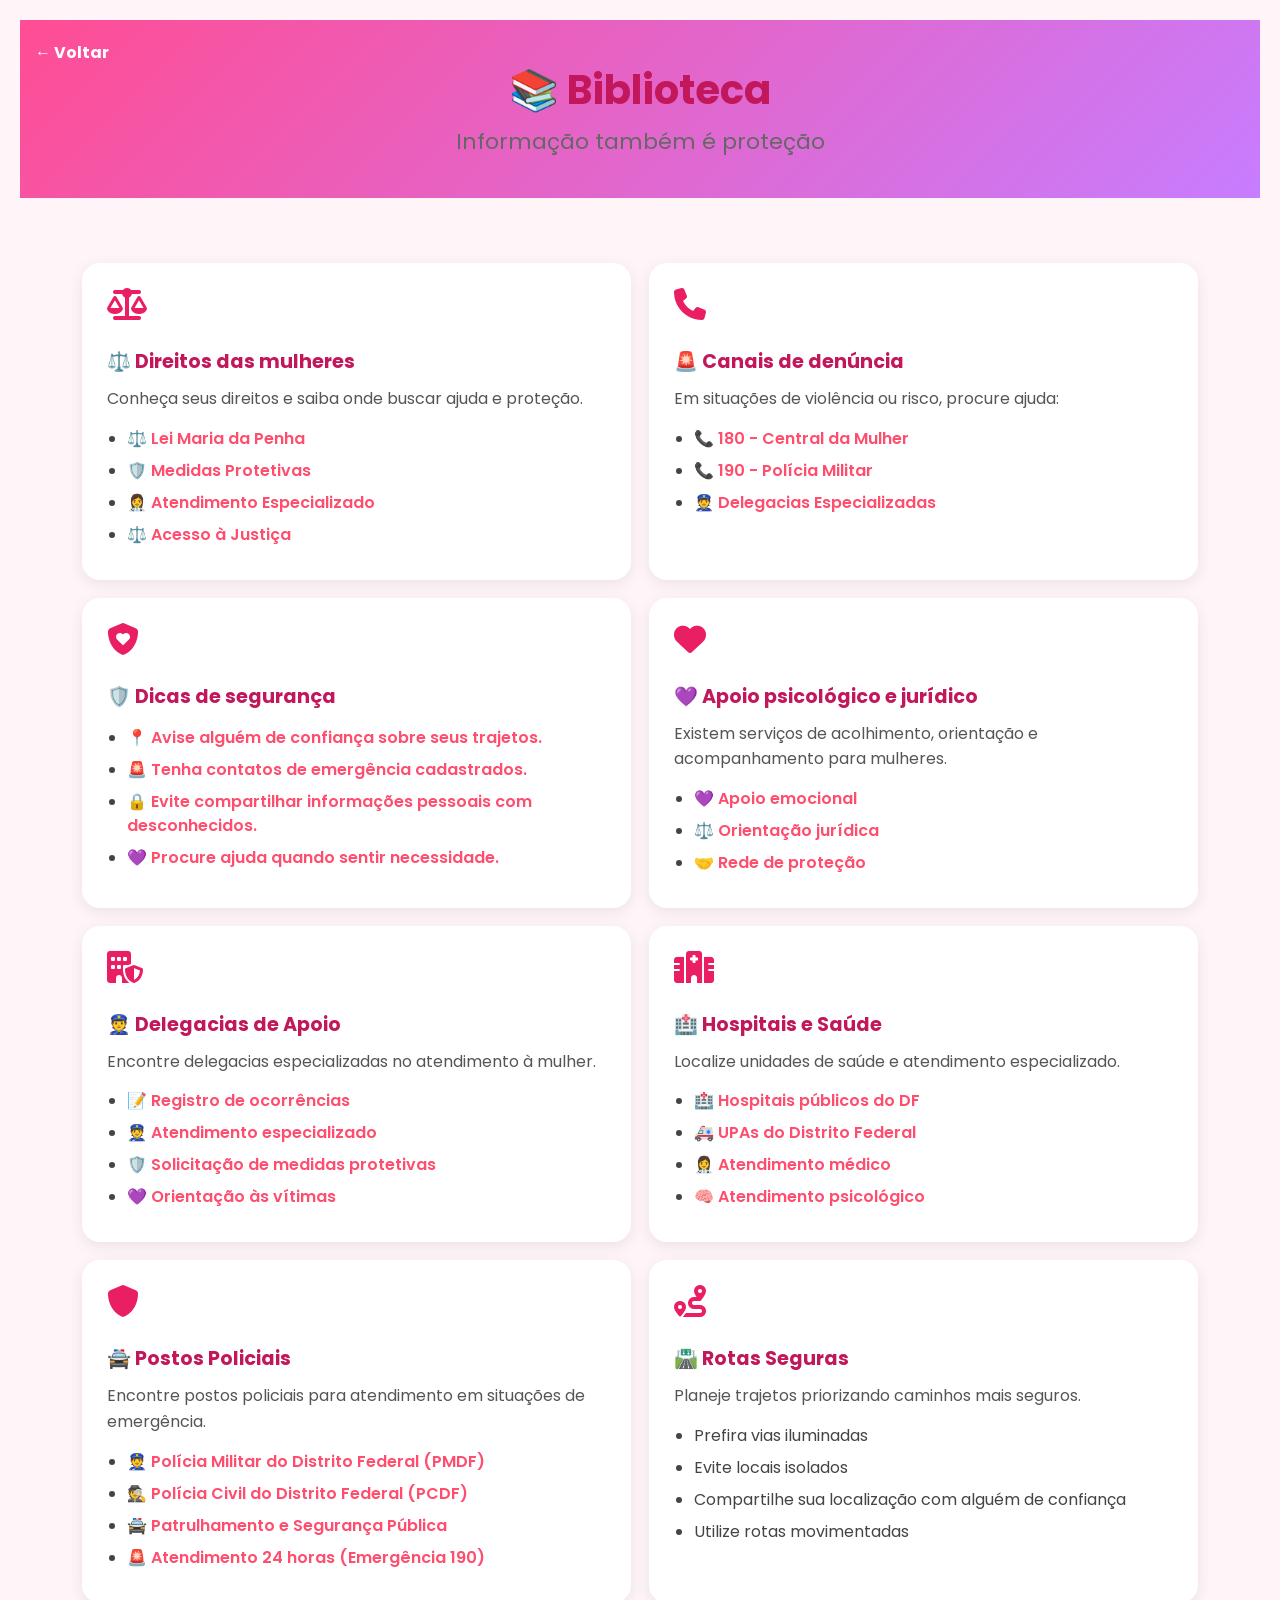
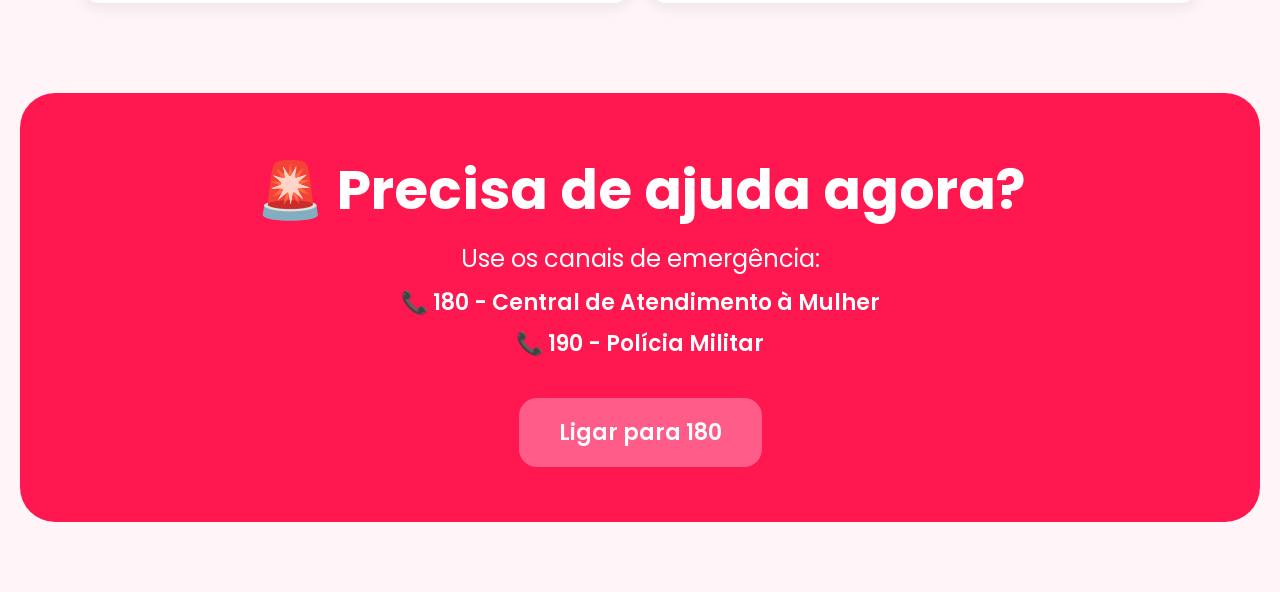
==== biblioteca.html @ efcc209d "Subindo projeto" ====
<!DOCTYPE html>
<html lang="pt-BR">

<head>

<meta charset="UTF-8">
<meta name="viewport" content="width=device-width, initial-scale=1.0">

<title>Biblioteca - Rede Rosa</title>

<link rel="stylesheet" href="css/style.css">

<link href="https://fonts.googleapis.com/css2?family=Poppins:wght@400;600;700&display=swap" rel="stylesheet">

<link rel="stylesheet"
href="https://cdnjs.cloudflare.com/ajax/libs/font-awesome/6.5.1/css/all.min.css">

</head>

<body class="biblioteca-body">

<header class="biblioteca-header">

<a href="home.html" class="voltar">
← Voltar
</a>

<h1>📚 Biblioteca</h1>

<p>Informação também é proteção</p>

</header>

<main class="biblioteca-container">

<!-- Direitos -->
<div class="biblioteca-card">

<i class="fa-solid fa-scale-balanced"></i>

<h2>⚖️ Direitos das mulheres</h2>

<p>
Conheça seus direitos e saiba onde buscar ajuda e proteção.
</p>

<ul>

    <li>
        <a href="https://www.planalto.gov.br/ccivil_03/_ato2004-2006/2006/lei/l11340.htm"
           target="_blank"
           style="color:#ff4d6d; text-decoration:none; font-weight:600;">
            ⚖️ Lei Maria da Penha
        </a>
    </li>
    
    <li>
        <a href="https://www.cnj.jus.br/programas-e-acoes/violencia-contra-a-mulher/"
           target="_blank"
           style="color:#ff4d6d; text-decoration:none; font-weight:600;">
            🛡️ Medidas Protetivas
        </a>
    </li>
    
    <li>
        <a href="https://www.gov.br/mulheres"
           target="_blank"
           style="color:#ff4d6d; text-decoration:none; font-weight:600;">
            👩‍⚕️ Atendimento Especializado
        </a>
    </li>
    
    <li>
        <a href="https://www.dpu.def.br"
           target="_blank"
           style="color:#ff4d6d; text-decoration:none; font-weight:600;">
            ⚖️ Acesso à Justiça
        </a>
    </li>
    
    </ul>

</div>

<!-- Canais -->
<div class="biblioteca-card">

<i class="fa-solid fa-phone"></i>

<h2>🚨 Canais de denúncia</h2>

<p>
Em situações de violência ou risco, procure ajuda:
</p>

<ul>

    <li>
    <a href="https://www.gov.br/mulheres/pt-br/ligue180"
    target="_blank"
    style="color:#ff4d6d; text-decoration:none; font-weight:600;">
    📞 180 - Central da Mulher
    </a>
    </li>
    
    <li>
    <a href="https://www.gov.br/pt-br/servicos/registrar-boletim-de-ocorrencia"
    target="_blank"
    style="color:#ff4d6d; text-decoration:none; font-weight:600;">
    📞 190 - Polícia Militar
    </a>
    </li>
    
    <li>
    <a href="https://www.gov.br/mulheres/pt-br/ligue180"
    target="_blank"
    style="color:#ff4d6d; text-decoration:none; font-weight:600;">
    👮 Delegacias Especializadas
    </a>
    </li>
    
    </ul>

</div>

<!-- Dicas -->
<div class="biblioteca-card">

<i class="fa-solid fa-shield-heart"></i>

<h2>🛡️ Dicas de segurança</h2>

<ul>

    <li>
    <a href="https://www.gov.br/mulheres/pt-br/central-de-conteudos/publicacoes"
    target="_blank"
    style="color:#ff4d6d; text-decoration:none; font-weight:600;">
    📍 Avise alguém de confiança sobre seus trajetos.
    </a>
    </li>
    
    <li>
        <a href="sos.html"
        style="color:#ff4d6d; text-decoration:none; font-weight:600;">
        🚨 Tenha contatos de emergência cadastrados.
        </a>
        </li>
    
    <li>
    <a href="https://www.gov.br/pf/pt-br/assuntos/combate-a-crimes-ciberneticos/cartilhas-de-seguranca-da-informacao"
    target="_blank"
    style="color:#ff4d6d; text-decoration:none; font-weight:600;">
    🔒 Evite compartilhar informações pessoais com desconhecidos.
    </a>
    </li>
    
    <li>
    <a href="https://www.gov.br/mulheres/pt-br/central-de-conteudos/publicacoes"
    target="_blank"
    style="color:#ff4d6d; text-decoration:none; font-weight:600;">
    💜 Procure ajuda quando sentir necessidade.
    </a>
    </li>
    
    </ul>

</div>

<!-- Apoio -->
<div class="biblioteca-card">

<i class="fa-solid fa-heart"></i>

<h2>💜 Apoio psicológico e jurídico</h2>

<p>
Existem serviços de acolhimento, orientação e acompanhamento para mulheres.
</p>

<ul>

    <li>
    <a href="https://www.gov.br/mulheres"
    target="_blank"
    style="color:#ff4d6d; text-decoration:none; font-weight:600;">
    💜 Apoio emocional
    </a>
    </li>
    
    <li>
    <a href="https://www.dpu.def.br"
    target="_blank"
    style="color:#ff4d6d; text-decoration:none; font-weight:600;">
    ⚖️ Orientação jurídica
    </a>
    </li>
    
    <li>
    <a href="https://www.gov.br/mulheres"
    target="_blank"
    style="color:#ff4d6d; text-decoration:none; font-weight:600;">
    🤝 Rede de proteção
    </a>
    </li>
    
    </ul>

</div>

<!-- Delegacias -->
<div class="biblioteca-card">

<i class="fa-solid fa-building-shield"></i>

<h2>👮 Delegacias de Apoio</h2>

<p>
Encontre delegacias especializadas no atendimento à mulher.
</p>

<ul>

    <li>
        <a href="ocorrencias.html"
        style="color:#ff4d6d; text-decoration:none; font-weight:600;">
        📝 Registro de ocorrências
        </a>
        </li>
    
    <li>
    <a href="https://www.observamulher.df.gov.br/rede-de-enfrentamento/"
    target="_blank"
    style="color:#ff4d6d; text-decoration:none; font-weight:600;">
    👮 Atendimento especializado
    </a>
    </li>
    
    <li>
    <a href="https://www.tjdft.jus.br/informacoes/cidadania/nucleo-judiciario-da-mulher/o-nucleo-judiciario-da-mulher/como-pedir-medidas-protetivas-de-urgencia"
    target="_blank"
    style="color:#ff4d6d; text-decoration:none; font-weight:600;">
    🛡️ Solicitação de medidas protetivas
    </a>
    </li>
    
    <li>
    <a href="https://www.mulher.df.gov.br/ceams"
    target="_blank"
    style="color:#ff4d6d; text-decoration:none; font-weight:600;">
    💜 Orientação às vítimas
    </a>
    </li>
    
    </ul>

</div>

<!-- Hospitais -->
<div class="biblioteca-card">

<i class="fa-solid fa-hospital"></i>

<h2>🏥 Hospitais e Saúde</h2>

<p>
Localize unidades de saúde e atendimento especializado.
</p>

<ul>

    <li>
    <a href="https://www.saude.df.gov.br/atendimento-2"
    target="_blank"
    style="color:#ff4d6d; text-decoration:none; font-weight:600;">
    🏥 Hospitais públicos do DF
    </a>
    </li>
    
    <li>
    <a href="https://saude.df.gov.br/upa-24h"
    target="_blank"
    style="color:#ff4d6d; text-decoration:none; font-weight:600;">
    🚑 UPAs do Distrito Federal
    </a>
    </li>
    
    <li>
    <a href="https://www.saude.df.gov.br/atendimento-2"
    target="_blank"
    style="color:#ff4d6d; text-decoration:none; font-weight:600;">
    👩‍⚕️ Atendimento médico
    </a>
    </li>
    
    <li>
    <a href="https://www.saude.df.gov.br/saude-mental"
    target="_blank"
    style="color:#ff4d6d; text-decoration:none; font-weight:600;">
    🧠 Atendimento psicológico
    </a>
    </li>
    
    </ul>

</div>

<!-- Postos Policiais -->
<div class="biblioteca-card">

<i class="fa-solid fa-shield"></i>

<h2>🚔 Postos Policiais</h2>

<p>
Encontre postos policiais para atendimento em situações de emergência.
</p>

<ul>

    <li>
    <a href="https://portal.pm.df.gov.br/"
    target="_blank"
    style="color:#ff4d6d; text-decoration:none; font-weight:600;">
    👮 Polícia Militar do Distrito Federal (PMDF)
    </a>
    </li>
    
    <li>
    <a href="https://www.pcdf.df.gov.br/"
    target="_blank"
    style="color:#ff4d6d; text-decoration:none; font-weight:600;">
    🕵️ Polícia Civil do Distrito Federal (PCDF)
    </a>
    </li>
    
    <li>
    <a href="https://ssp.df.gov.br/"
    target="_blank"
    style="color:#ff4d6d; text-decoration:none; font-weight:600;">
    🚔 Patrulhamento e Segurança Pública
    </a>
    </li>
    
    <li>
    <a href="https://portal.pm.df.gov.br/atendimentos-emergenciais/"
    target="_blank"
    style="color:#ff4d6d; text-decoration:none; font-weight:600;">
    🚨 Atendimento 24 horas (Emergência 190)
    </a>
    </li>
    
    </ul>

</div>

<!-- Rotas -->
<div class="biblioteca-card">

<i class="fa-solid fa-route"></i>

<h2>🛣️ Rotas Seguras</h2>

<p>
Planeje trajetos priorizando caminhos mais seguros.
</p>

<ul>
<li>Prefira vias iluminadas</li>
<li>Evite locais isolados</li>
<li>Compartilhe sua localização com alguém de confiança</li>
<li>Utilize rotas movimentadas</li>
</ul>

</div>

</main>

<div class="biblioteca-emergencia">

<h2>🚨 Precisa de ajuda agora?</h2>

<p>Use os canais de emergência:</p>

<h3>📞 180 - Central de Atendimento à Mulher</h3>

<h3>📞 190 - Polícia Militar</h3>

<a href="tel:180" class="botao-emergencia">
Ligar para 180
</a>

</div>

</body>
</html>
---- css/style.css ----
/* ================================
   RESET GERAL
================================ */

*{
    margin:0;
    padding:0;
    box-sizing:border-box;
    font-family:'Poppins', sans-serif;
}


/* ================================
   LOGIN / CADASTRO / RECUPERAÇÃO
================================ */

body{

    min-height:100vh;

    background:
    linear-gradient(
    rgba(255,245,248,0.92),
    rgba(255,245,248,0.92)
    ),
    url("https://images.unsplash.com/photo-1518895949257-7621c3c786d7");

    background-size:cover;
    background-position:center;

}


.overlay{

    min-height:100vh;

    display:flex;

    flex-direction:column;

    justify-content:center;

    align-items:center;

}



.logo-area{

    text-align:center;

    margin-bottom:25px;

}


.rosa-logo{

    font-size:70px;

}


.logo-area h1{

    font-size:60px;

    color:#e85a9b;

    text-transform:lowercase;

}



.login-card{

    width:420px;

    background:white;

    padding:40px;

    border-radius:30px;

    box-shadow:
    0 20px 50px rgba(0,0,0,0.18);

}



.login-card h2{

    text-align:center;

    color:#b22c6b;

    margin-bottom:10px;

}


.login-card p{

    text-align:center;

    color:#777;

}



.input-box{

    display:flex;

    align-items:center;

    gap:10px;

    border:2px solid #f0d5df;

    border-radius:18px;

    padding:15px;

    margin-top:15px;

}


.input-box i{

    color:#e85a9b;

}


.input-box input{

    border:none;

    outline:none;

    width:100%;

}



.btn-login{

    margin-top:20px;

    width:100%;

    padding:17px;

    border:none;

    border-radius:18px;

    background:
    linear-gradient(
    90deg,
    #ff6ba9,
    #ff4d94
    );

    color:white;

    font-size:18px;

    cursor:pointer;

}



.links{

    margin-top:20px;

    text-align:center;

}


.links a{

    color:#e85a9b;

    text-decoration:none;

    display:block;

    margin-top:10px;

}



/* ================================
   HOME
================================ */


.home-body{

    background:#fff5f8;

    min-height:100vh;

}


.topo{

    background:
    linear-gradient(
    135deg,
    #ff4d94,
    #c77dff
    );

    color:white;

    text-align:center;

    padding:35px;

}


.topo h1{

    font-size:40px;

}


.boas-vindas{

    text-align:center;

    padding:30px;

}


.boas-vindas h2{

    color:#b22c6b;

}



.cards-home{

    width:90%;

    max-width:1000px;

    margin:auto;

    display:grid;

    grid-template-columns:
    repeat(auto-fit,minmax(230px,1fr));

    gap:25px;

}



.card-home{

    background:white;

    padding:30px;

    border-radius:25px;

    text-align:center;

    text-decoration:none;

    color:#333;

    box-shadow:
    0 8px 20px rgba(0,0,0,0.1);

    transition:.3s;

}


.card-home:hover{

    transform:translateY(-5px);

}


.card-home i{

    font-size:45px;

    color:#ff4d94;

}

/* ================================
   BOTÃO SOS
================================ */


.sos-btn{

    position:fixed;

    right:25px;

    bottom:25px;

    width:70px;

    height:70px;

    border:none;

    border-radius:50%;

    background:#ff1744;

    color:white;

    font-size:30px;

    cursor:pointer;

    box-shadow:
    0 8px 20px rgba(0,0,0,0.25);

    z-index:20;

}



.sos-btn:hover{

    transform:scale(1.1);

    transition:.3s;

}



/* ================================
   PERFIL
================================ */


.perfil-body{

    background:#fff5f8;

}



.perfil-header{

    background:
    linear-gradient(
    135deg,
    #ff4d94,
    #c77dff
    );

    padding:30px;

    color:white;

    text-align:center;

    position:relative;

}



.voltar{

    position:absolute;

    left:25px;

    top:30px;

    color:white;

    text-decoration:none;

    font-size:22px;

}



.perfil-container{

    display:flex;

    justify-content:center;

    padding:40px 20px;

}



.perfil-card{

    width:450px;

    background:white;

    padding:35px;

    border-radius:30px;

    text-align:center;

    box-shadow:
    0 10px 25px rgba(0,0,0,.1);

}



.foto-perfil{

    width:120px;

    height:120px;

    border-radius:50%;

    margin:auto;

    display:flex;

    align-items:center;

    justify-content:center;

    background:#ffd6e7;

    color:#ff4d94;

    font-size:50px;

}



.perfil-card h2{

    color:#b22c6b;

    margin-top:20px;

}



.info-item{

    background:#fff5f8;

    padding:15px;

    margin-top:15px;

    border-radius:15px;

}



.info-item i{

    color:#ff4d94;

}



.editar-btn{

    margin-top:25px;

    width:100%;

    padding:15px;

    border:none;

    border-radius:15px;

    background:#ff4d94;

    color:white;

}



/* ================================
   SEGURANÇA
================================ */



.seguranca-body{

    background:#fff5f8;

}



header{

    width:100%;

    background:
    linear-gradient(
    135deg,
    #ff4d94,
    #c77dff
    );

    color:white;

    padding:40px;

    text-align:center;

    position:relative;

}



.banner{

    width:90%;

    max-width:1100px;

    margin:30px auto;

    padding:25px;

    background:white;

    border-radius:25px;

    text-align:center;

    box-shadow:
    0 8px 20px rgba(0,0,0,.1);

}



.container{

    width:90%;

    max-width:1100px;

    margin:auto;

}



.cards{

    display:grid;

    grid-template-columns:
    repeat(3,1fr);

    gap:25px;

}



.card{

    background:white;

    min-height:220px;

    padding:30px;

    border-radius:25px;

    display:flex;

    flex-direction:column;

    justify-content:center;

    align-items:center;

    text-align:center;

    box-shadow:
    0 8px 20px rgba(0,0,0,.1);

}



.card h3{

    color:#b22c6b;

    margin-bottom:15px;

}



.emergencia{

    margin-top:35px;

    background:#ff1744;

    color:white;

    padding:30px;

    border-radius:25px;

    text-align:center;

}



.botao{

    display:inline-block;

    margin-top:20px;

    background:white;

    color:#ff1744;

    padding:12px 25px;

    border-radius:25px;

    text-decoration:none;

}



.info{

    margin-top:30px;

    background:white;

    padding:30px;

    border-radius:25px;

    box-shadow:
    0 8px 20px rgba(0,0,0,.1);

}



footer{

    margin-top:40px;

    padding:20px;

    background:#8e24aa;

    color:white;

    text-align:center;

}



/* ================================
   CELULAR
================================ */



@media(max-width:800px){


.cards{

    grid-template-columns:1fr;

}


.login-card{

    width:90%;

}


}    

/* ===========================
   LOGIN REDE ROSA
=========================== */

.login-body{
    min-height:100vh;

    display:flex;
    justify-content:center;
    align-items:center;

    background:
    linear-gradient(
        rgba(255,245,248,0.85),
        rgba(255,245,248,0.85)
    ),
    url("https://images.unsplash.com/photo-1518895949257-7621c3c786d7");

    background-size:cover;
    background-position:center;

}


/* área geral */

.login-container{

    width:100%;

    display:flex;

    flex-direction:column;

    align-items:center;

}


/* logo */

.login-logo{

    text-align:center;

    margin-bottom:25px;

}


.login-logo h1{

    font-size:55px;

    color:#d94f91;

    margin-top:10px;

}


.login-logo span{

    font-size:70px;

}



/* card */

.login-box{

    width:420px;

    padding:40px;

    background:rgba(255,255,255,.92);

    border-radius:35px;

    box-shadow:
    0 20px 50px rgba(0,0,0,.15);

}



/* texto */

.login-box h2{

    text-align:center;

    color:#b22c6b;

    font-size:28px;

}


.login-box p{

    text-align:center;

    color:#777;

    margin:10px 0 25px;

}



/* campos */

.login-input{

    width:100%;

    padding:16px;

    margin-bottom:18px;

    border-radius:18px;

    border:2px solid #f3d6e1;

    outline:none;

    font-size:16px;

}


.login-input:focus{

    border-color:#ff4d94;

}



/* botão */

.login-btn{

    width:100%;

    padding:17px;

    border:none;

    border-radius:20px;

    background:
    linear-gradient(
    90deg,
    #ff4d94,
    #ff85b3
    );

    color:white;

    font-size:18px;

    font-weight:bold;

    cursor:pointer;

}


.login-btn:hover{

    transform:translateY(-3px);

    transition:.3s;

}



/* links */

.login-links{

    margin-top:20px;

    text-align:center;

}


.login-links a{

    display:block;

    margin-top:10px;

    text-decoration:none;

    color:#d94f91;

    font-weight:bold;

}



/* rodapé */

.login-footer{

    margin-top:25px;

    text-align:center;

    color:#c85d8e;

}



/* celular */

@media(max-width:600px){


.login-box{

    width:90%;

}


.login-logo h1{

    font-size:40px;

}


}

/* ==========================
   CADASTRO
========================== */


.cadastro-body{

    min-height:100vh;
    
    display:flex;
    justify-content:center;
    align-items:center;
    
    background:
    linear-gradient(
    rgba(255,245,248,.9),
    rgba(255,245,248,.9)
    ),
    url("https://images.unsplash.com/photo-1518895949257-7621c3c786d7");
    
    background-size:cover;
    
    }
    
    
    
    .cadastro-container{
    
    width:100%;
    
    display:flex;
    
    flex-direction:column;
    
    align-items:center;
    
    }
    
    
    
    .cadastro-logo{
    
    text-align:center;
    
    margin-bottom:25px;
    
    }
    
    
    
    .cadastro-logo span{
    
    font-size:70px;
    
    }
    
    
    
    .cadastro-logo h1{
    
    color:#d94f91;
    
    font-size:55px;
    
    }
    
    
    
    .cadastro-box{
    
    width:420px;
    
    background:white;
    
    padding:40px;
    
    border-radius:35px;
    
    box-shadow:
    0 20px 50px rgba(0,0,0,.15);
    
    }
    
    
    
    .cadastro-box h2{
    
    text-align:center;
    
    color:#b22c6b;
    
    }
    
    
    
    .cadastro-box p{
    
    text-align:center;
    
    color:#777;
    
    margin:10px 0 25px;
    
    }
    
    
    
    .cadastro-input{
    
    width:100%;
    
    padding:16px;
    
    margin-bottom:15px;
    
    border-radius:18px;
    
    border:2px solid #f3d6e1;
    
    outline:none;
    
    font-size:16px;
    
    }
    
    
    
    .cadastro-input:focus{
    
    border-color:#ff4d94;
    
    }
    
    
    
    .cadastro-btn{
    
    width:100%;
    
    padding:17px;
    
    border:none;
    
    border-radius:20px;
    
    background:
    
    linear-gradient(
    90deg,
    #ff4d94,
    #ff85b3
    );
    
    color:white;
    
    font-size:18px;
    
    font-weight:bold;
    
    cursor:pointer;
    
    }
    
    
    
    .cadastro-links{
    
    text-align:center;
    
    margin-top:20px;
    
    }
    
    
    
    .cadastro-links a{
    
    color:#d94f91;
    
    text-decoration:none;
    
    font-weight:bold;
    
    }
    
    
    
    .cadastro-footer{
    
    margin-top:25px;
    
    color:#c85d8e;
    
    text-align:center;
    
    }
    
    
    
    @media(max-width:600px){
    
    .cadastro-box{
    
    width:90%;
    
    }
    
    }

    .card-home{
        background:white;
        padding:30px;
        border-radius:25px;
        text-align:center;
        text-decoration:none;
        color:#333;
    }

    /* =========================
   PAGINA SOS
========================= */


.sos-page{

    min-height:100vh;
    
    background:#fff5f8;
    
    }
    
    
    
    .sos-header{
    
    background:
    linear-gradient(
    135deg,
    #ff4d94,
    #c77dff
    );
    
    color:white;
    
    text-align:center;
    
    padding:40px;
    
    position:relative;
    
    }
    
    
    
    .sos-header h1{
    
    font-size:38px;
    
    }
    
    
    
    .sos-header p{
    
    color:white;
    
    }
    
    
    
    .sos-container{
    
    display:flex;
    
    justify-content:center;
    
    padding:50px 20px;
    
    }
    
    
    
    .sos-card{
    
    background:white;
    
    width:420px;
    
    padding:40px;
    
    border-radius:35px;
    
    text-align:center;
    
    box-shadow:
    0 15px 35px rgba(0,0,0,.15);
    
    }
    
    
    
    .sos-icon{
    
    font-size:80px;
    
    }
    
    
    
    .sos-card h2{
    
    color:#b22c6b;
    
    margin:20px 0;
    
    }
    
    
    
    .sos-action{
    
    width:100%;
    
    padding:18px;
    
    margin-top:15px;
    
    border:none;
    
    border-radius:20px;
    
    color:white;
    
    font-size:17px;
    
    cursor:pointer;
    
    }
    
    
    
    .policia{
    
    background:#ff1744;
    
    }
    
    
    
    .mulher{
    
    background:#9c27b0;
    
    }
    
    
    
    .local{
    
    background:#ff4d94;
    
    }
    
    
    
    .sos-action:hover{
    
    transform:translateY(-3px);
    
    transition:.3s;
    
    }

    /* =========================
 MAPA SEGURO
========================= */


.mapa-body{

    background:#fff5f8;
    
    min-height:100vh;
    
    }
    
    
    
    .mapa-header{
    
    background:
    linear-gradient(
    135deg,
    #ff4d94,
    #c77dff
    );
    
    color:white;
    
    text-align:center;
    
    padding:40px;
    
    position:relative;
    
    }
    
    
    
    .mapa-header h1{
    
    font-size:38px;
    
    }
    
    
    
    .mapa-header p{
    
    color:white;
    
    }
    
    
    
    
    .mapa-container{
    
    width:90%;
    
    max-width:1100px;
    
    margin:auto;
    
    padding:40px 0;
    
    }
    
    
    
    
    .mapa-card{
    
    background:white;
    
    padding:30px;
    
    border-radius:30px;
    
    box-shadow:
    0 10px 25px rgba(0,0,0,.12);
    
    text-align:center;
    
    }
    
    
    
    
    .mapa-btn{
    
    margin:20px;
    
    padding:15px 25px;
    
    border:none;
    
    border-radius:20px;
    
    background:#ff4d94;
    
    color:white;
    
    font-size:16px;
    
    cursor:pointer;
    
    }
    
    
    
    
    #mapa{
    
    margin-top:20px;
    
    border-radius:25px;
    
    overflow:hidden;
    
    }
    
    
    
    
    
    .locais{
    
    display:grid;
    
    grid-template-columns:repeat(auto-fit,minmax(230px,1fr));
    
    gap:20px;
    
    margin-top:30px;
    
    }
    
    
    
    
    .local-card{
    
    background:white;
    
    padding:25px;
    
    border-radius:25px;
    
    text-align:center;
    
    box-shadow:
    0 8px 20px rgba(0,0,0,.1);
    
    }
    
    
    
    .local-card i{
    
    font-size:40px;
    
    color:#ff4d94;
    
    margin-bottom:15px;
    
    }
    
    
    
    .local-card h3{
    
    color:#b22c6b;
    
    }

    /* =========================
 COMUNIDADE
========================= */


.comunidade-body{

    background:#fff5f8;
    
    min-height:100vh;
    
    }
    
    
    
    .comunidade-header{
    
    background:
    
    linear-gradient(
    135deg,
    #ff4d94,
    #c77dff
    );
    
    color:white;
    
    padding:40px;
    
    text-align:center;
    
    position:relative;
    
    }
    
    
    
    .comunidade-header p{
    
    color:white;
    
    }
    
    
    
    
    
    .comunidade-container{
    
    width:90%;
    
    max-width:1000px;
    
    margin:auto;
    
    padding:40px 0;
    
    }
    
    
    
    
    .chat-card{
    
    background:white;
    
    padding:30px;
    
    border-radius:30px;
    
    box-shadow:
    0 10px 25px rgba(0,0,0,.1);
    
    }
    
    
    
    
    
    .mensagens{
    
    height:300px;
    
    overflow-y:auto;
    
    background:#fff5f8;
    
    padding:20px;
    
    border-radius:20px;
    
    }
    
    
    
    .mensagem{
    
    padding:12px;
    
    margin:10px;
    
    max-width:70%;
    
    border-radius:20px;
    
    }
    
    
    
    .minha{
    
    background:#ff4d94;
    
    color:white;
    
    margin-left:auto;
    
    }
    
    
    
    .outra{
    
    background:#eee;
    
    }
    
    
    
    
    
    .campo-chat{
    
    display:flex;
    
    gap:10px;
    
    margin-top:20px;
    
    }
    
    
    
    
    .campo-chat input{
    
    flex:1;
    
    padding:15px;
    
    border-radius:20px;
    
    border:2px solid #f3d6e1;
    
    }
    
    
    
    .campo-chat button{
    
    width:120px;
    
    background:#ff4d94;
    
    color:white;
    
    border:none;
    
    border-radius:20px;
    
    }
    
    
    
    
    
    .salas{
    
    display:grid;
    
    grid-template-columns:
    repeat(auto-fit,minmax(220px,1fr));
    
    gap:20px;
    
    margin-top:30px;
    
    }
    
    
    
    
    .sala{
    
    background:white;
    
    padding:25px;
    
    border-radius:25px;
    
    text-align:center;
    
    box-shadow:
    0 8px 20px rgba(0,0,0,.1);
    
    }
    
    
    
    .sala i{
    
    font-size:40px;
    
    color:#ff4d94;
    
    }
    
    
    
    
    .sala h3{
    
    color:#b22c6b;
    
    }
    
    
    
    
    .denuncia{
    
    margin-top:30px;
    
    width:100%;
    
    padding:18px;
    
    border:none;
    
    border-radius:20px;
    
    background:#ff1744;
    
    color:white;
    
    font-size:17px;
    
    cursor:pointer;
    
    }

    /* =========================
   BIBLIOTECA
========================= */


.biblioteca-body{

    background:#fff5f8;
    
    min-height:100vh;
    
    }
    
    
    
    .biblioteca-header{
    
    background:
    linear-gradient(
    135deg,
    #ff4d94,
    #c77dff
    );
    
    color:white;
    
    padding:40px;
    
    text-align:center;
    
    position:relative;
    
    }
    
    
    
    .biblioteca-header p{
    
    color:white;
    
    }
    
    
    
    .biblioteca-container{
    
    width:90%;
    
    max-width:1100px;
    
    margin:auto;
    
    padding:40px 0;
    
    
    display:grid;
    
    grid-template-columns:
    repeat(auto-fit,minmax(250px,1fr));
    
    gap:25px;
    
    }
    
    
    
    
    .biblioteca-card{
    
    background:white;
    
    padding:30px;
    
    border-radius:30px;
    
    box-shadow:
    0 10px 25px rgba(0,0,0,.12);
    
    }
    
    
    
    .biblioteca-card i{
    
    font-size:45px;
    
    color:#ff4d94;
    
    }
    
    
    
    .biblioteca-card h2{
    
    color:#b22c6b;
    
    margin:15px 0;
    
    }
    
    
    
    .biblioteca-card ul{
    
    margin-top:15px;
    
    padding-left:20px;
    
    }
    
    
    
    .biblioteca-card li{
    
    margin-bottom:10px;
    
    color:#555;
    
    }

    /* =========================
   OCORRENCIAS
========================= */


.ocorrencia-body{

    background:#fff5f8;
    
    min-height:100vh;
    
    }
    
    
    
    .ocorrencia-header{
    
    background:
    linear-gradient(
    135deg,
    #ff4d94,
    #c77dff
    );
    
    color:white;
    
    padding:40px;
    
    text-align:center;
    
    position:relative;
    
    }
    
    
    
    .ocorrencia-header p{
    
    color:white;
    
    }
    
    
    
    
    .ocorrencia-container{
    
    width:90%;
    
    max-width:900px;
    
    margin:auto;
    
    padding:40px 0;
    
    display:grid;
    
    gap:25px;
    
    }
    
    
    
    
    
    .ocorrencia-card{
    
    background:white;
    
    padding:30px;
    
    border-radius:30px;
    
    box-shadow:
    0 10px 25px rgba(0,0,0,.12);
    
    }
    
    
    
    .ocorrencia-card h2{
    
    color:#b22c6b;
    
    margin-bottom:20px;
    
    }
    
    
    
    
    .ocorrencia-card input,
    .ocorrencia-card textarea{
    
    width:100%;
    
    padding:15px;
    
    margin-bottom:15px;
    
    border-radius:15px;
    
    border:2px solid #f3d6e1;
    
    outline:none;
    
    font-family:Poppins;
    
    }
    
    
    
    .ocorrencia-card textarea{
    
    height:130px;
    
    resize:none;
    
    }
    
    
    
    .ocorrencia-card button{
    
    background:#ff4d94;
    
    color:white;
    
    border:none;
    
    padding:15px;
    
    border-radius:20px;
    
    cursor:pointer;
    
    width:100%;
    
    }
    
    
    
    
    .registro{
    
    background:#fff5f8;
    
    padding:20px;
    
    border-radius:20px;
    
    margin-top:15px;
    
    }
    
    
    
    .registro h3{
    
    color:#b22c6b;
    
    }
    
    
    
    .registro small{
    
    color:#777;
    
    }

    .foto-perfil img{

        width:120px;
        
        height:120px;
        
        border-radius:50%;
        
        object-fit:cover;
        
        cursor:pointer;
        
        }

        .form-contato{

            width:90%;
            max-width:450px;
            
            margin:30px auto;
            
            background:white;
            
            padding:30px;
            
            border-radius:30px;
            
            box-shadow:
            0 10px 30px rgba(0,0,0,0.12);
            
            text-align:center;
            
            }
            
            
            .form-contato h2{
            
            color:#b22c6b;
            
            margin-bottom:25px;
            
            }
            
            
            
            .campo{
            
            display:flex;
            
            align-items:center;
            
            gap:12px;
            
            background:#fff5f8;
            
            border:2px solid #ffd1e2;
            
            padding:15px;
            
            border-radius:18px;
            
            margin-bottom:15px;
            
            }
            
            
            
            .campo i{
            
            color:#ff4d94;
            
            font-size:22px;
            
            }
            
            
            
            .campo input{
            
            border:none;
            
            outline:none;
            
            background:transparent;
            
            width:100%;
            
            font-size:15px;
            
            }
            
            
            
            .salvar-contato{
            
            width:100%;
            
            padding:16px;
            
            border:none;
            
            border-radius:18px;
            
            background:
            linear-gradient(
            135deg,
            #ff4d94,
            #c77dff
            );
            
            color:white;
            
            font-size:16px;
            
            cursor:pointer;
            
            }

            .emergencia-link{

                display:block;
                
                width:90%;
                
                max-width:350px;
                
                margin:25px auto;
                
                text-align:center;
                
                background:#ff1744;
                
                color:white;
                
                padding:15px;
                
                border-radius:20px;
                
                text-decoration:none;
                
                font-weight:bold;
                
                }

                .registro button{

                    margin-top:15px;
                
                    margin-right:10px;
                
                    display:inline-block;
                
                    width:auto;
                
                    padding:10px 18px;
                
                    border-radius:20px;
                
                }
                
                
                .registro button:first-of-type{
                
                    background:#ff4d94;
                
                    color:white;
                
                }
                
                
                .registro button:last-child{
                
                    background:#ff1744;
                
                    color:white;
                
                }

                /* tira linha azul dos links da home */
a {
    text-decoration: none;
    color: inherit;
}


/* deixa os cards mais bonitos */
.card a,
.menu-card a {
    text-decoration: none;
    color: inherit;
}


/* títulos das opções */
.card h2,
.card h3 {
    text-decoration: none;
}



/* efeito quando passa o mouse */
a:hover {
    text-decoration: none;
}

.card {
    transition: 0.3s;
}


.card:hover {
    transform: translateY(-5px);
}

.editar-area{

    display:none;
    margin-top:25px;
    padding:25px;
    border-radius:25px;
    background:#fff5fa;
    box-shadow:0 10px 30px #0002;
    
    }
    
    
    .editar-area h3{
    
    text-align:center;
    color:#c52d72;
    margin-bottom:20px;
    
    }
    
    
    
    .campo{
    
    display:flex;
    align-items:center;
    gap:12px;
    
    background:white;
    
    border:2px solid #f5c8dc;
    
    border-radius:18px;
    
    padding:12px;
    
    margin-bottom:15px;
    
    }
    
    
    
    .campo i{
    
    color:#ff4f91;
    font-size:20px;
    
    }
    
    
    
    .campo input{
    
    border:none;
    outline:none;
    
    width:100%;
    
    font-size:16px;
    
    font-family:Poppins;
    
    }
    
    
    
    
    .salvar-contato{
    
    width:100%;
    
    border:none;
    
    background:#ff4f91;
    
    color:white;
    
    padding:15px;
    
    border-radius:20px;
    
    font-size:18px;
    
    cursor:pointer;
    
    }
    
    
    .salvar-contato:hover{
    
    transform:scale(1.02);
    
    }

    .editar-btn {
        width: 100%;
        margin-top: 15px;
        padding: 18px;
        border-radius: 25px;
        border: none;
        background: #ff4f9a;
        color: white;
        font-size: 20px;
        cursor: pointer;
    }

    .editar-btn + .editar-btn {
        margin-top: 20px;
    }

    /* ==========================
   RESPONSIVIDADE LOGIN
========================== */


/* Tela padrão */
.login-body {
    min-height: 100vh;
    display: flex;
    justify-content: center;
    align-items: center;
    padding: 20px;
}


/* Container principal */
.login-container {
    width: 100%;
    max-width: 420px;
}


/* Logo */
.login-logo {
    text-align: center;
    margin-bottom: 25px;
}


.login-logo span {
    font-size: 55px;
}


.login-logo h1 {
    font-size: 38px;
}



/* Caixa login */
.login-box {

    width: 100%;
    padding: 35px;

    border-radius: 25px;

    box-sizing: border-box;

}



/* Inputs */

.login-input {

    width: 100%;
    height: 50px;

    font-size: 16px;

    padding: 0 15px;

    box-sizing: border-box;

}



/* Botão */

.btn-login {

    width: 100%;

    height: 50px;

    font-size: 17px;

}



/* Links */

.login-links {

    display: flex;

    justify-content: space-between;

    gap: 10px;

    flex-wrap: wrap;

}




/* ==========================
       CELULAR
========================== */


@media (max-width: 480px){


    .login-body {

        padding: 15px;

        align-items: flex-start;

        padding-top: 50px;

    }



    .login-logo span {

        font-size: 45px;

    }



    .login-logo h1 {

        font-size: 30px;

    }



    .login-box {

        padding: 25px 20px;

        border-radius: 20px;

    }



    .login-box h2 {

        font-size: 24px;

        text-align:center;

    }



    .login-box p {

        text-align:center;

        font-size:14px;

    }



    .login-links {

        flex-direction: column;

        align-items:center;

        margin-top:20px;

    }



    .login-footer {

        text-align:center;

        font-size:13px;

        margin-top:20px;

    }


}




/* ==========================
       TABLET
========================== */


@media (min-width:481px) and (max-width:900px){


.login-container{

    max-width:500px;

}


.login-box{

    padding:45px;

}


}

.voltar{
    position:absolute;
    left:20px;
    top:28px;

    display:flex;
    align-items:center;
    gap:8px;

    color:white;
    text-decoration:none;
    font-size:1rem;
    font-weight:600;
}

/* ==========================
       RESPONSIVO HOME
========================== */


/* Corpo */

.home-body {

    min-height:100vh;
    padding:20px;

}


/* Cabeçalho */

.topo {

    text-align:center;

    padding:20px 10px;

}


.topo h1 {

    font-size:32px;

}


.topo p {

    font-size:15px;

}



/* Boas vindas */

.boas-vindas {

    text-align:center;

    margin:25px 0;

}


.boas-vindas h2 {

    font-size:26px;

}


.boas-vindas p {

    font-size:15px;

}



/* Cards */

.cards {

    display:grid;

    grid-template-columns: repeat(3, 1fr);

    gap:20px;

    max-width:1100px;

    margin:auto;

}



.card {

    min-height:170px;

    padding:25px;

    border-radius:25px;

    text-decoration:none;

    text-align:center;

    box-sizing:border-box;

}



.card i {

    font-size:45px;

}



.card h3 {

    font-size:20px;

}



.card p {

    font-size:14px;

}





/* Botão SOS */

.sos-btn {


    position:fixed;

    right:25px;

    bottom:25px;


    width:70px;

    height:70px;


    border-radius:50%;


    font-size:30px;


    border:none;


    cursor:pointer;


}




/* ==========================
          CELULAR
========================== */


@media(max-width:600px){


.home-body{

    padding:15px;

}




.topo h1{

    font-size:26px;

}


.topo p{

    font-size:13px;

}





.boas-vindas{

    margin:20px 0;

}



.boas-vindas h2{

    font-size:22px;

}





.cards{


    grid-template-columns:1fr;

    gap:15px;


}





.card{


    min-height:130px;

    padding:20px;


    display:flex;

    flex-direction:column;

    justify-content:center;

    align-items:center;


}





.card i{

    font-size:38px;

}



.card h3{

    margin:8px 0;

    font-size:18px;

}



.card p{

    margin:0;

}





.sos-btn{


    width:60px;

    height:60px;


    right:18px;

    bottom:18px;


    font-size:25px;


}


}





/* ==========================
          TABLET
========================== */


@media(min-width:601px) and (max-width:900px){


.cards{


grid-template-columns:repeat(2,1fr);


}


}

/* ===== CONFIGURAÇÕES GERAIS ===== */

*{
    margin:0;
    padding:0;
    box-sizing:border-box;
    }
    
    body{
    font-family:'Poppins',sans-serif;
    background:#f8f9fc;
    color:#333;
    }
    
    /* ===== HEADER ===== */
    
    .mapa-header{
    background:#ff4d8d;
    color:white;
    text-align:center;
    padding:20px;
    }
    
    .mapa-header h1{
    font-size:1.8rem;
    }
    
    .mapa-header p{
    font-size:0.95rem;
    margin-top:5px;
    }
    
    .voltar{
    display:inline-block;
    color:white;
    text-decoration:none;
    margin-bottom:12px;
    font-weight:600;
    }
    
    /* ===== CONTAINER ===== */
    
    .mapa-container{
    width:100%;
    max-width:1200px;
    margin:auto;
    padding:15px;
    }
    
    /* ===== CARD DO MAPA ===== */
    
    .mapa-card{
    background:white;
    border-radius:16px;
    padding:20px;
    box-shadow:0 4px 12px rgba(0,0,0,0.08);
    margin-bottom:20px;
    }
    
    .mapa-card h2{
    margin-bottom:8px;
    }
    
    .mapa-btn{
    width:100%;
    padding:14px;
    border:none;
    border-radius:12px;
    background:#ff4d8d;
    color:white;
    font-size:1rem;
    font-weight:600;
    cursor:pointer;
    margin:15px 0;
    }
    
    .mapa-btn:hover
    
    /* ===== MAPA ===== */
    
    #mapa{
    width:100%;
    overflow:hidden;
    border-radius:12px;
    }
    
    #mapa iframe{
    width:100%;
    height:350px;
    border:none;
    }
    
    /* ===== LOCAIS ===== */
    
    .locais{
    display:grid;
    grid-template-columns:repeat(2,1fr);
    gap:15px;
    }
    
    .local-card{
    background:white;
    padding:20px;
    text-align:center;
    border-radius:16px;
    cursor:pointer;
    transition:0.3s;
    box-shadow:0 4px 10px rgba(0,0,0,0.08);
    }
    
    .local-card:hover{
    transform:translateY(-4px);
    }
    
    .local-card i{
    font-size:2rem;
    color:#ff4d8d;
    margin-bottom:10px;
    }
    
    .local-card h3{
    font-size:1rem;
    margin-bottom:8px;
    }
    
    .local-card p{
    font-size:0.85rem;
    }
    
    /* ===== CELULARES ===== */
    
    @media(max-width:768px){
    

    .mapa-header{
        padding:15px;
    }
    
    .mapa-header h1{
        font-size:1.5rem;
    }
    
    .mapa-card{
        padding:15px;
    }
    
    .locais{
        grid-template-columns:1fr;
    }
    
    .local-card{
        width:100%;
    }
    
    #mapa iframe{
        height:280px;
    }

    
    }
    
    /* ===== CELULARES PEQUENOS ===== */
    
    @media(max-width:480px){
    
    
    .mapa-header h1{
        font-size:1.3rem;
    }
    
    .mapa-header p{
        font-size:0.85rem;
    }
    
    .mapa-btn{
        font-size:0.95rem;
        padding:12px;
    }
    
    .local-card i{
        font-size:1.8rem;
    }
    
    .local-card h3{
        font-size:0.95rem;
    }
    
    .local-card p{
        font-size:0.8rem;
    }
    
    #mapa iframe{
        height:250px;
    }

    }

    *{
        margin:0;
        padding:0;
        box-sizing:border-box;
        font-family:'Poppins',sans-serif;
    }
    
    body{
        background:#fff5f8;
        min-height:100vh;
    }
    
    /* HEADER */
    
    header{
        background:#ff4f81;
        color:white;
        text-align:center;
        padding:20px;
    }
    
    header h1{
        font-size:1.8rem;
    }
    
    header p{
        margin-top:5px;
        font-size:0.9rem;
    }
    
    /* BANNER */
    
    .banner{
        text-align:center;
        padding:20px;
    }
    
    .banner h2{
        margin-bottom:15px;
        color:#444;
    }
    
    /* BOTÕES */
    
    .botao,
    .salvar-contato{
        background:#ff4f81;
        color:white;
        border:none;
        padding:12px 20px;
        border-radius:12px;
        cursor:pointer;
        transition:.3s;
        font-size:15px;
    }
    
    .botao:hover,
    .salvar-contato:hover{
        opacity:.9;
        transform:scale(1.02);
    }
    
    .excluir{
        background:#e53935;
    }
    
    /* FORMULÁRIO */
    
    .form-contato{
        width:90%;
        max-width:450px;
        margin:20px auto;
        background:white;
        padding:20px;
        border-radius:15px;
        box-shadow:0 4px 10px rgba(0,0,0,.1);
    }
    
    .form-contato h2{
        text-align:center;
        margin-bottom:20px;
        color:#ff4f81;
    }
    
    .campo{
        display:flex;
        align-items:center;
        background:#f5f5f5;
        padding:12px;
        border-radius:10px;
        margin-bottom:15px;
    }
    
    .campo i{
        color:#ff4f81;
        margin-right:10px;
    }
    
    .campo input{
        width:100%;
        border:none;
        outline:none;
        background:transparent;
        font-size:15px;
    }
    
    /* CONTAINER */
    
    .container{
        width:95%;
        max-width:1200px;
        margin:auto;
        padding:20px;
    }
    
    /* CARDS */
    
    .cards{
        display:grid;
        grid-template-columns:repeat(auto-fit,minmax(280px,1fr));
        gap:20px;
    }
    
    .card{
        background:white;
        border-radius:15px;
        padding:20px;
        text-align:center;
        box-shadow:0 4px 10px rgba(0,0,0,.1);
    }
    
    .card i{
        font-size:45px;
        color:#ff4f81;
        margin-bottom:10px;
    }
    
    .card h3{
        margin-bottom:5px;
        color:#333;
    }
    
    .card p{
        color:#666;
        margin-bottom:15px;
        word-break:break-word;
    }
    
    .card button{
        width:100%;
        margin-top:8px;
    }
    
    /* BOTÃO SOS */
    
    .sos-btn{
        position:fixed;
        bottom:20px;
        right:20px;
        width:70px;
        height:70px;
        border:none;
        border-radius:50%;
        background:#ff1744;
        color:white;
        font-size:30px;
        cursor:pointer;
        box-shadow:0 5px 15px rgba(0,0,0,.3);
        z-index:999;
    }
    
    .sos-btn:hover{
        transform:scale(1.1);
    }
    
    /* CELULAR */
    
    @media (max-width:768px){
    
        header h1{
            font-size:1.4rem;
        }
    
        .banner h2{
            font-size:1.3rem;
        }
    
        .form-contato{
            width:95%;
        }
    
        .card{
            padding:15px;
        }
    
        .botao,
        .salvar-contato{
            width:100%;
        }
    
        .sos-btn{
            width:65px;
            height:65px;
            font-size:28px;
            bottom:15px;
            right:15px;
        }
    }
    
    /* CELULARES PEQUENOS */
    
    @media (max-width:480px){
    
        header{
            padding:15px;
        }
    
        header h1{
            font-size:1.2rem;
        }
    
        .banner{
            padding:15px;
        }
    
        .card h3{
            font-size:1rem;
        }
    
        .card p{
            font-size:0.9rem;
        }
    
        .sos-btn{
            width:60px;
            height:60px;
            font-size:25px;
        }
    }

    *{
        margin: 0;
        padding: 0;
        box-sizing: border-box;
    }
    
    body{
        font-family: 'Poppins', sans-serif;
    }
    
    /* Fundo */
    .biblioteca-body{
        background: #fff5f8;
        min-height: 100vh;
        padding: 20px;
    }
    
    /* Cabeçalho */
    .biblioteca-header{
        text-align: center;
        margin-bottom: 25px;
    }
    
    .voltar{
        display: inline-flex;
        align-items: center;
        gap: 8px;
        text-decoration: none;
        color: #d63384;
        font-weight: 600;
        margin-bottom: 15px;
    }
    
    .biblioteca-header h1{
        color: #c2185b;
        font-size: 2rem;
    }
    
    .biblioteca-header p{
        color: #666;
        margin-top: 5px;
    }
    
    /* Container */
    .biblioteca-container{
        display: grid;
        grid-template-columns: 1fr;
        gap: 18px;
        max-width: 1200px;
        margin: auto;
    }
    
    /* Cards */
    .biblioteca-card{
        background: #fff;
        border-radius: 18px;
        padding: 20px;
        box-shadow: 0 4px 15px rgba(0,0,0,.08);
        transition: .3s;
    }
    
    .biblioteca-card:hover{
        transform: translateY(-5px);
    }
    
    .biblioteca-card i{
        font-size: 2rem;
        color: #e91e63;
        margin-bottom: 12px;
    }
    
    .biblioteca-card h2{
        color: #c2185b;
        margin-bottom: 10px;
        font-size: 1.2rem;
    }
    
    .biblioteca-card p{
        color: #555;
        margin-bottom: 12px;
        line-height: 1.6;
    }
    
    .biblioteca-card ul{
        padding-left: 20px;
    }
    
    .biblioteca-card li{
        margin-bottom: 8px;
        color: #444;
        line-height: 1.5;
    }
    
    /* Tablet */
    @media (min-width: 768px){
        .biblioteca-container{
            grid-template-columns: repeat(2, 1fr);
        }
    }
    
    /* Desktop */
    @media (min-width: 1024px){
        .biblioteca-container{
            grid-template-columns: repeat(2, 1fr);
        }
    
        .biblioteca-header h1{
            font-size: 2.5rem;
        }
    
        .biblioteca-card{
            padding: 25px;
        }
    }
    /* ==========================
       RESPONSIVO HOME
========================== */


/* Corpo */

.home-body {

    min-height:100vh;
    padding:20px;

}


/* Cabeçalho */

.topo {

    text-align:center;

    padding:20px 10px;

}


.topo h1 {

    font-size:32px;

}


.topo p {

    font-size:15px;

}



/* Boas vindas */

.boas-vindas {

    text-align:center;

    margin:25px 0;

}


.boas-vindas h2 {

    font-size:26px;

}


.boas-vindas p {

    font-size:15px;

}



/* Cards */

.cards {

    display:grid;

    grid-template-columns: repeat(3, 1fr);

    gap:20px;

    max-width:1100px;

    margin:auto;

}



.card {

    min-height:170px;

    padding:25px;

    border-radius:25px;

    text-decoration:none;

    text-align:center;

    box-sizing:border-box;

}



.card i {

    font-size:45px;

}



.card h3 {

    font-size:20px;

}



.card p {

    font-size:14px;

}





/* Botão SOS */

.sos-btn {


    position:fixed;

    right:25px;

    bottom:25px;


    width:70px;

    height:70px;


    border-radius:50%;


    font-size:30px;


    border:none;


    cursor:pointer;


}




/* ==========================
          CELULAR
========================== */


@media(max-width:600px){


.home-body{

    padding:15px;

}




.topo h1{

    font-size:26px;

}


.topo p{

    font-size:13px;

}





.boas-vindas{

    margin:20px 0;

}



.boas-vindas h2{

    font-size:22px;

}





.cards{


    grid-template-columns:1fr;

    gap:15px;


}





.card{


    min-height:130px;

    padding:20px;


    display:flex;

    flex-direction:column;

    justify-content:center;

    align-items:center;


}





.card i{

    font-size:38px;

}



.card h3{

    margin:8px 0;

    font-size:18px;

}



.card p{

    margin:0;

}





.sos-btn{


    width:60px;

    height:60px;


    right:18px;

    bottom:18px;


    font-size:25px;


}


}





/* ==========================
          TABLET
========================== */


@media(min-width:601px) and (max-width:900px){


.cards{


grid-template-columns:repeat(2,1fr);


}


}

/* Botão voltar */

.voltar-btn{

    position:absolute;

    top:20px;

    left:20px;


    background:white;

    border:none;

    padding:10px 18px;

    border-radius:20px;


    font-family:'Poppins';

    font-size:15px;

    cursor:pointer;


    display:flex;

    align-items:center;

    gap:8px;


}


/* Cabeçalho padrão */

header{

    position:relative;

    text-align:center;

    padding:25px 20px;

}



/* botão voltar igual ao modelo */

.voltar-btn{


    position:absolute;


    left:20px;

    top:35px;


    background:transparent;


    border:none;


    color:#b83f72;


    font-family:'Poppins';


    font-size:20px;


    font-weight:600;


    cursor:pointer;


}


.voltar-btn:hover{

    opacity:0.8;

}



header h1{

    margin:0;

    font-size:32px;

}



header p{

    margin-top:5px;

    font-size:22px;

}

/* ===== Modal Sala Lilás ===== */

.modal{

    display:none;
    
    position:fixed;
    
    top:0;
    
    left:0;
    
    width:100%;
    
    height:100%;
    
    background:rgba(0,0,0,.6);
    
    justify-content:center;
    
    align-items:center;
    
    z-index:9999;
    
    }
    
    .modal-conteudo{
    
    background:#fff;
    
    width:90%;
    
    max-width:600px;
    
    padding:30px;
    
    border-radius:20px;
    
    box-shadow:0 10px 30px rgba(0,0,0,.2);
    
    max-height:85vh;
    
    overflow-y:auto;
    
    }
    
    .modal-conteudo h2{
    
    color:#e91e63;
    
    text-align:center;
    
    margin-bottom:20px;
    
    }
    
    .modal-conteudo h3{
    
    margin-top:20px;
    
    color:#444;
    
    }
    
    .modal-conteudo p{
    
    margin:10px 0;
    
    line-height:1.6;
    
    }
    
    .fechar{
    
    float:right;
    
    font-size:30px;
    
    cursor:pointer;
    
    font-weight:bold;
    
    color:#e91e63;
    
    }
    
    .fechar:hover{
    
    color:#c2185b;
    
    }

    /* ==========================
   BLOCO DE EMERGÊNCIA
========================== */

.biblioteca-emergencia{
    width: 100%;
    max-width: 1700px;
    margin: 50px auto;
    padding: 55px 40px;
    background: #ff174f;
    border-radius: 35px;
    text-align: center;
    color: #fff;
    box-sizing: border-box;
}

.biblioteca-emergencia h2{
    font-size: 55px;
    font-weight: 700;
    margin-bottom: 10px;
}

.biblioteca-emergencia p{
    font-size: 24px;
    margin-bottom: 10px;
}

.biblioteca-emergencia h3{
    font-size: 22px;
    font-weight: 600;
    margin: 8px 0;
}

.botao-emergencia{
    display: inline-block;
    margin-top: 30px;
    padding: 18px 40px;
    background: #ff5c8a;
    color: #fff;
    text-decoration: none;
    border-radius: 18px;
    font-size: 22px;
    font-weight: 600;
    transition: .3s;
}

.botao-emergencia:hover{
    background: #ff79a2;
}

/* ==========================================
   RESPONSIVIDADE - BIBLIOTECA
========================================== */

@media (max-width: 768px) {

    .biblioteca-header{
        padding: 25px 15px;
        text-align: center;
    }

    .biblioteca-header h1{
        font-size: 32px;
    }

    .biblioteca-header p{
        font-size: 16px;
    }

    .voltar{
        display: inline-block;
        margin-bottom: 20px;
        font-size: 16px;
    }

    .biblioteca-container{
        width: 95%;
        margin: auto;
        padding: 10px;
    }

    .biblioteca-card{
        width: 100%;
        margin-bottom: 20px;
        padding: 20px;
        box-sizing: border-box;
    }

    .biblioteca-card i{
        font-size: 35px;
    }

    .biblioteca-card h2{
        font-size: 22px;
    }

    .biblioteca-card p,
    .biblioteca-card li{
        font-size: 16px;
        line-height: 1.6;
    }

    .biblioteca-emergencia{
        width: 95%;
        margin: 30px auto;
        padding: 30px 20px;
        border-radius: 25px;
    }

    .biblioteca-emergencia h2{
        font-size: 30px;
        line-height: 1.3;
    }

    .biblioteca-emergencia p{
        font-size: 18px;
    }

    .biblioteca-emergencia h3{
        font-size: 18px;
        line-height: 1.5;
    }

    .botao-emergencia{
        width: 100%;
        max-width: 280px;
        padding: 15px;
        font-size: 18px;
        margin-top: 20px;
    }

}

@media (max-width: 480px){

    .biblioteca-header h1{
        font-size: 28px;
    }

    .biblioteca-header p{
        font-size: 15px;
    }

    .biblioteca-card{
        padding: 18px;
    }

    .biblioteca-card h2{
        font-size: 20px;
    }

    .biblioteca-card p,
    .biblioteca-card li{
        font-size: 15px;
    }

    .biblioteca-emergencia{
        padding: 25px 15px;
    }

    .biblioteca-emergencia h2{
        font-size: 26px;
    }

    .biblioteca-emergencia p{
        font-size: 16px;
    }

    .biblioteca-emergencia h3{
        font-size: 16px;
    }

    .botao-emergencia{
        width: 100%;
        font-size: 17px;
    }

}

/* ===== CHECK-IN SEGURO ===== */

.checkin-body {
    font-family: 'Poppins', sans-serif;
    background: #ffe6eb;
    margin: 0;
    }
    
    /* Header */
    .checkin-header {
    background: #ff4d6d;
    color: white;
    padding: 20px;
    text-align: center;
    position: relative;
    }
    
    .checkin-header h1 {
    margin: 10px 0 5px;
    }
    
    .checkin-header p {
    margin: 0;
    font-size: 14px;
    }
    
    /* Botão voltar */
    .voltar {
    position: absolute;
    left: 15px;
    top: 20px;
    color: white;
    text-decoration: none;
    font-weight: bold;
    }
    
    /* Container */
    .checkin-container {
    max-width: 400px;
    margin: 20px auto;
    }
    
    /* Cards */
    .checkin-card {
    background: white;
    padding: 20px;
    margin-bottom: 15px;
    border-radius: 12px;
    box-shadow: 0 4px 10px rgba(0,0,0,0.1);
    }
    
    /* Botão principal */
    .botao-checkin {
    width: 100%;
    padding: 15px;
    background: #ff4d6d;
    color: white;
    border: none;
    border-radius: 10px;
    font-size: 16px;
    cursor: pointer;
    transition: 0.3s;
    }
    
    .botao-checkin:hover {
    background: #e04360;
    }
    
    /* Histórico */
    .registro {
    display: flex;
    justify-content: space-between;
    align-items: center;
    background: #fff0f3;
    padding: 10px;
    margin-top: 10px;
    border-radius: 8px;
    }
    
    .registro p {
    margin: 0;
    font-size: 14px;
    }
    
    /* Botão excluir */
    .registro button {
    background: red;
    color: white;
    border: none;
    padding: 5px 10px;
    border-radius: 6px;
    cursor: pointer;
    }
    
    .registro button:hover {
    background: darkred;
    }
    

    .emergencia{
        background:#e53935;
        color:white;
        font-size:18px;
        font-weight:bold;
        width:100%;
        padding:14px;
        border:none;
        border-radius:12px;
        cursor:pointer;
        transition:.3s;
    }
    
    .emergencia:hover{
        background:#c62828;
        transform:scale(1.03);
    }

    .sos-btn{
        position: fixed;
        bottom: 25px;
        right: 25px;
        width: 70px;
        height: 70px;
        border-radius: 50%;
        border: none;
        background: #e53935;
        color: white;
        font-size: 32px;
        cursor: pointer;
        box-shadow: 0 4px 12px rgba(0,0,0,.3);
        transition: .3s;
    }
    
    .sos-btn:hover{
        background: #c62828;
        transform: scale(1.08);
    }
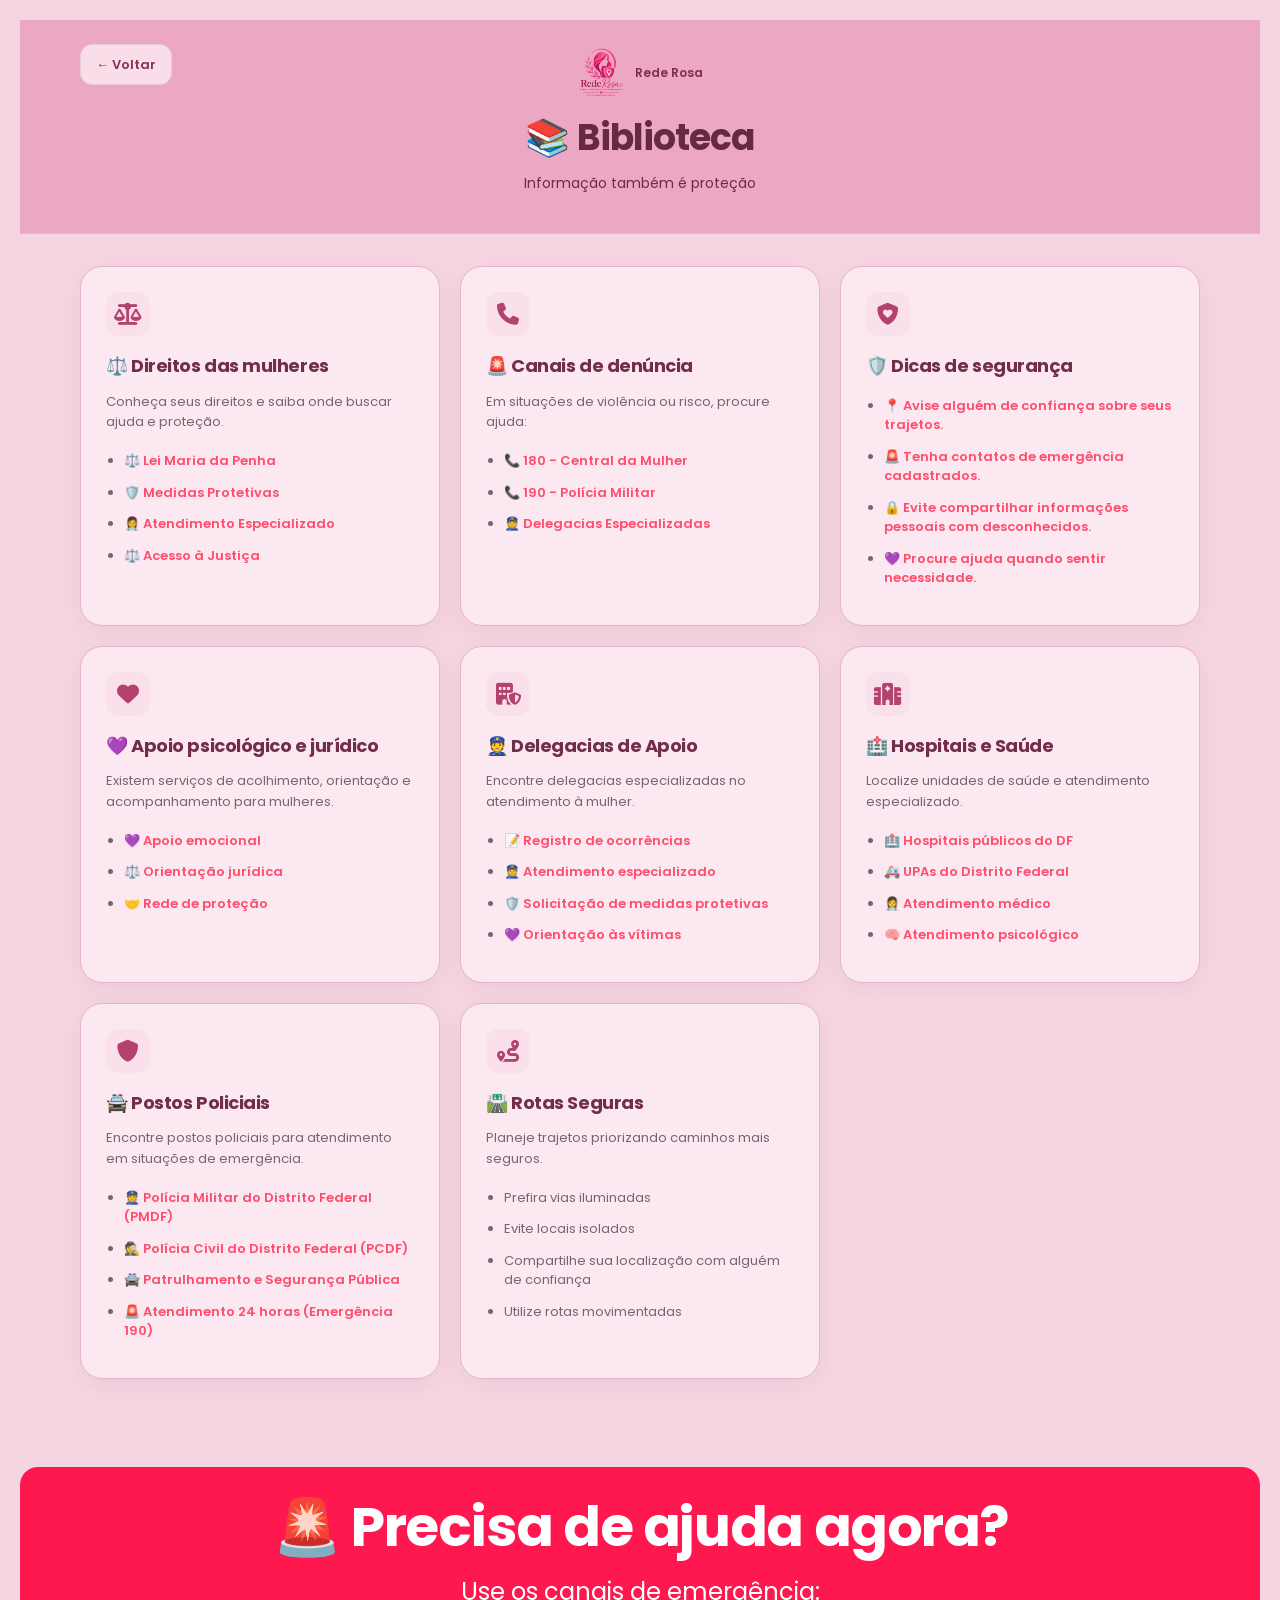
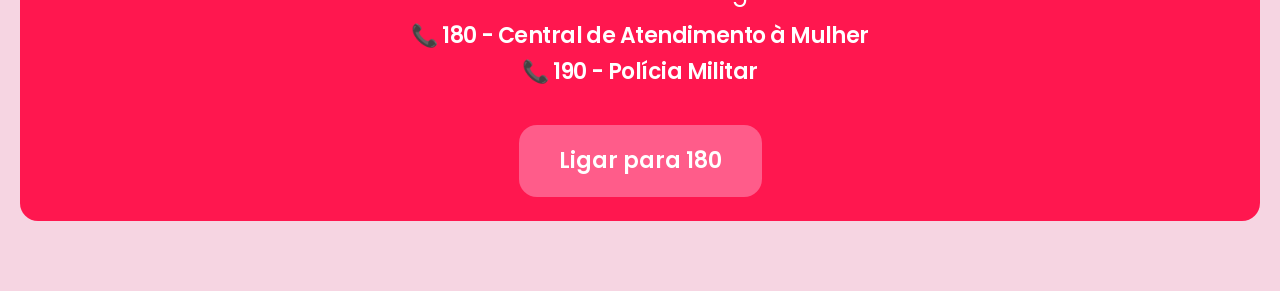
==== commit faccea40: "#11- correções do front" ====
--- a/biblioteca.html
+++ b/biblioteca.html
@@ -15,11 +15,14 @@
 <link rel="stylesheet"
 href="https://cdnjs.cloudflare.com/ajax/libs/font-awesome/6.5.1/css/all.min.css">
 
+    <link rel="stylesheet" href="css/refresh.css">
 </head>
 
-<body class="biblioteca-body">
+<body class="biblioteca-body rr-app">
+    <a class="rr-skip" href="#conteudo">Pular para o conteúdo</a>
 
 <header class="biblioteca-header">
+<a class="rr-page-brand" href="home.html" aria-label="Rede Rosa — voltar ao início"><img class="rr-logo" src="assets/logo-rede-rosa-transparente.png" width="1238" height="1271" alt=""><span>Rede Rosa</span></a>
 
 <a href="home.html" class="voltar">
 ← Voltar
@@ -31,7 +34,7 @@
 
 </header>
 
-<main class="biblioteca-container">
+<main id="conteudo" class="biblioteca-container">
 
 <!-- Direitos -->
 <div class="biblioteca-card">
--- a/css/style.css
+++ b/css/style.css
@@ -2291,7 +2291,7 @@
 
 .editar-area{
 
-    display:none;
+
     margin-top:25px;
     padding:25px;
     border-radius:25px;
@@ -3034,8 +3034,8 @@
     margin:15px 0;
     }
     
-    .mapa-btn:hover
-    
+    .mapa-btn:hover { filter: brightness(.97); }
+
     /* ===== MAPA ===== */
     
     #mapa{
@@ -4354,4 +4354,758 @@
     .sos-btn:hover{
         background: #c62828;
         transform: scale(1.08);
-    }+    }
+
+    
+.boas-vindas {
+    background: linear-gradient(135deg, #fff0f4, #ffe0e9);
+    border-radius: 18px;
+    padding: 28px 22px;
+    margin: 25px auto;
+    max-width: 900px;
+    text-align: center;
+    box-shadow: 0 5px 18px rgba(214, 63, 112, 0.10);
+}
+
+.boas-vindas h2 {
+    color: #c7356b;
+    font-size: 25px;
+    margin-bottom: 12px;
+}
+
+.boas-vindas p {
+    color: #75515f;
+    line-height: 1.8;
+}
+
+.boas-vindas .mensagem-carinho {
+    margin-top: 12px;
+    font-size: 14px;
+    color: #b83265;
+}
+
+@media (max-width: 480px) {
+    .boas-vindas {
+        margin: 20px 15px;
+        padding: 22px 16px;
+    }
+
+    .boas-vindas h2 {
+        font-size: 21px;
+    }
+}
+
+
+/* ========================================
+   REDE ROSA — HOME RESPONSIVA
+======================================== */
+
+/* Evita que elementos ultrapassem a tela */
+.home-body {
+    width: 100%;
+    min-height: 100vh;
+    min-height: 100dvh;
+    margin: 0;
+    overflow-x: hidden;
+    font-family: 'Poppins', sans-serif;
+}
+
+/* Cabeçalho */
+.topo {
+    width: 100%;
+    padding: 30px 20px;
+    text-align: center;
+}
+
+.topo h1 {
+    font-size: clamp(25px, 4vw, 36px);
+    line-height: 1.3;
+    overflow-wrap: anywhere;
+}
+
+.topo p {
+    margin-top: 8px;
+    font-size: clamp(13px, 1.8vw, 16px);
+    line-height: 1.6;
+}
+
+/* Mensagem de boas-vindas */
+.boas-vindas {
+    width: calc(100% - 40px);
+    max-width: 1000px;
+    box-sizing: border-box;
+    margin: 25px auto;
+    padding: clamp(20px, 4vw, 35px);
+    border-radius: 20px;
+    background: linear-gradient(135deg, #fff0f4, #ffe0e9);
+    box-shadow: 0 5px 18px rgba(214, 63, 112, 0.10);
+    text-align: center;
+    overflow-wrap: anywhere;
+}
+
+.boas-vindas h2 {
+    color: #c7356b;
+    font-size: clamp(21px, 3vw, 30px);
+    line-height: 1.4;
+    margin-bottom: 12px;
+}
+
+.boas-vindas p {
+    color: #75515f;
+    font-size: clamp(14px, 1.7vw, 16px);
+    line-height: 1.8;
+}
+
+.boas-vindas .mensagem-carinho {
+    margin-top: 12px;
+    color: #b83265;
+    font-weight: 500;
+}
+
+/* Grade dos cards */
+.cards {
+    width: calc(100% - 40px);
+    max-width: 1100px;
+    margin: 30px auto;
+    display: grid;
+    grid-template-columns: repeat(3, minmax(0, 1fr));
+    gap: 22px;
+    box-sizing: border-box;
+}
+
+/* Cada card */
+.card {
+    min-width: 0;
+    box-sizing: border-box;
+    padding: 25px 18px;
+    border-radius: 16px;
+    text-align: center;
+    text-decoration: none;
+    overflow-wrap: anywhere;
+    transition: transform 0.2s ease, box-shadow 0.2s ease;
+}
+
+.card i {
+    font-size: 32px;
+    margin-bottom: 15px;
+}
+
+.card h3 {
+    font-size: 17px;
+    line-height: 1.5;
+    margin-bottom: 8px;
+}
+
+.card p {
+    font-size: 14px;
+    line-height: 1.6;
+}
+
+/* Interação para mouse e teclado */
+.card:hover {
+    transform: translateY(-4px);
+    box-shadow: 0 8px 20px rgba(214, 63, 112, 0.12);
+}
+
+.card:focus-visible,
+.sos-btn:focus-visible {
+    outline: 3px solid #9e2451;
+    outline-offset: 4px;
+}
+
+/* Botão SOS sempre acessível */
+.sos-btn {
+    position: fixed;
+    right: max(20px, env(safe-area-inset-right));
+    bottom: max(20px, env(safe-area-inset-bottom));
+    width: 60px;
+    height: 60px;
+    border: none;
+    border-radius: 50%;
+    font-size: 26px;
+    cursor: pointer;
+    z-index: 1000;
+    box-shadow: 0 4px 14px rgba(0, 0, 0, 0.22);
+    transition: transform 0.2s ease;
+}
+
+.sos-btn:hover {
+    transform: scale(1.06);
+}
+
+/* ========================================
+   TABLETS
+======================================== */
+@media (max-width: 900px) {
+    .cards {
+        grid-template-columns: repeat(2, minmax(0, 1fr));
+        gap: 18px;
+    }
+
+    .boas-vindas {
+        margin-top: 20px;
+    }
+}
+
+/* ========================================
+   CELULARES
+======================================== */
+@media (max-width: 560px) {
+    .topo {
+        padding: 24px 16px;
+    }
+
+    .boas-vindas {
+        width: calc(100% - 30px);
+        margin: 15px auto 25px;
+        padding: 22px 17px;
+        border-radius: 16px;
+    }
+
+    .cards {
+        width: calc(100% - 30px);
+        margin: 20px auto;
+        grid-template-columns: repeat(2, minmax(0, 1fr));
+        gap: 12px;
+    }
+
+    .card {
+        padding: 22px 10px;
+        border-radius: 14px;
+    }
+
+    .card i {
+        font-size: 28px;
+    }
+
+    .card h3 {
+        font-size: 15px;
+    }
+
+    .card p {
+        font-size: 12px;
+    }
+
+    .sos-btn {
+        width: 54px;
+        height: 54px;
+        font-size: 23px;
+    }
+}
+
+/* ========================================
+   CELULARES MUITO ESTREITOS
+======================================== */
+@media (max-width: 360px) {
+    .cards {
+        grid-template-columns: 1fr;
+        gap: 14px;
+    }
+
+    .card {
+        padding: 20px 15px;
+    }
+
+    .card h3 {
+        font-size: 16px;
+    }
+
+    .card p {
+        font-size: 13px;
+    }
+
+    .boas-vindas h2 {
+        font-size: 20px;
+    }
+
+    .sos-btn {
+        right: 14px;
+        bottom: 14px;
+        width: 50px;
+        height: 50px;
+    }
+}
+
+/* Respeita quem prefere menos animações */
+@media (prefers-reduced-motion: reduce) {
+    .card,
+    .sos-btn {
+        transition: none;
+    }
+}
+
+
+/* BOTÃO SAIR DA CONTA — CANTO SUPERIOR DIREITO */
+
+.topo {
+    position: relative;
+    padding: 25px 160px 25px 20px;
+    text-align: center;
+}
+
+.area-sair {
+    position: absolute;
+    top: 15px;
+    right: 20px;
+    width: auto;
+    max-width: none;
+    margin: 0;
+    display: flex;
+    justify-content: flex-end;
+    z-index: 10;
+}
+
+.btn-sair {
+    display: inline-flex;
+    align-items: center;
+    justify-content: center;
+    gap: 7px;
+
+    padding: 8px 12px;
+    background: #fff;
+    color: #c7356b;
+
+    border: 1px solid #f2b8cb;
+    border-radius: 8px;
+
+    font-family: 'Poppins', sans-serif;
+    font-size: 12px;
+    font-weight: 600;
+
+    cursor: pointer;
+    transition: 0.2s;
+}
+
+.btn-sair:hover {
+    background: #c7356b;
+    color: #fff;
+}
+
+/* CELULAR */
+@media (max-width: 560px) {
+    .topo {
+        padding: 65px 15px 22px;
+    }
+
+    .area-sair {
+        top: 10px;
+        right: 10px;
+    }
+
+    .btn-sair {
+        padding: 7px 10px;
+        font-size: 11px;
+        gap: 5px;
+    }
+}
+
+
+/* CENTRALIZAR O TÍTULO NA VERSÃO WEB */
+@media (min-width: 561px) {
+    .topo {
+        position: relative;
+        display: flex;
+        flex-direction: column;
+        align-items: center;
+        justify-content: center;
+        text-align: center;
+        padding: 35px 20px;
+    }
+
+    .topo h1,
+    .topo p {
+        width: 100%;
+        text-align: center;
+    }
+
+    .area-sair {
+        position: absolute;
+        top: 20px;
+        right: 20px;
+        width: auto;
+        margin: 0;
+    }
+}
+
+
+.perfil-header {
+    position: relative;
+    display: flex;
+    align-items: center;
+    justify-content: center;
+    min-height: 75px;
+    padding: 15px 20px;
+}
+
+.perfil-header .voltar {
+    position: absolute;
+    left: 20px;
+    top: 50%;
+    transform: translateY(-50%);
+    white-space: nowrap;
+    z-index: 2;
+}
+
+.perfil-header h1 {
+    margin: 0;
+    text-align: center;
+    font-size: clamp(20px, 4vw, 30px);
+    line-height: 1.2;
+}
+
+@media (max-width: 480px) {
+    .perfil-header {
+        min-height: 65px;
+        padding: 12px 10px;
+    }
+
+    .perfil-header .voltar {
+        left: 10px;
+        font-size: 13px;
+    }
+
+    .perfil-header h1 {
+        font-size: 21px;
+    }
+}
+
+
+/* ===== HISTÓRICO ORGANIZADO E RESPONSIVO ===== */
+
+#lista {
+    display: flex;
+    flex-direction: column;
+    gap: 16px;
+    width: 100%;
+    min-width: 0;
+}
+
+.registro {
+    display: flex;
+    flex-direction: column;
+    gap: 12px;
+    width: 100%;
+    min-width: 0;
+    margin: 0;
+    padding: 22px;
+    background: #fff7fa;
+    border: 1px solid #f5cddd;
+    border-radius: 18px;
+    overflow: hidden;
+}
+
+.registro .registro-titulo {
+    margin: 0;
+    color: #bd2d70;
+    font-size: 22px;
+    font-weight: 700;
+    line-height: 1.35;
+    overflow-wrap: anywhere;
+    word-break: normal;
+}
+
+.registro .registro-descricao {
+    margin: 0;
+    color: #493c47;
+    font-size: 15px;
+    line-height: 1.6;
+    white-space: pre-wrap;
+    overflow-wrap: anywhere;
+    word-break: normal;
+}
+
+.registro .registro-status {
+    display: inline-flex;
+    align-self: flex-start;
+    align-items: center;
+    width: fit-content;
+    max-width: 100%;
+    margin: 0;
+    padding: 6px 12px;
+    border-radius: 20px;
+    background: #ffebf3;
+    color: #ad2865;
+    font-size: 13px;
+    font-weight: 600;
+    overflow-wrap: anywhere;
+}
+
+.registro-acoes {
+    display: flex;
+    flex-wrap: wrap;
+    gap: 10px;
+    width: 100%;
+    margin-top: 6px;
+}
+
+.registro .registro-acoes button {
+    flex: 1 1 180px;
+    width: auto;
+    min-width: 0;
+    max-width: 100%;
+    min-height: 48px;
+    margin: 0;
+    padding: 12px 16px;
+    border: none;
+    border-radius: 12px;
+    color: white;
+    font-family: 'Poppins', sans-serif;
+    font-size: 14px;
+    font-weight: 600;
+    line-height: 1.45;
+    white-space: normal;
+    overflow-wrap: break-word;
+    cursor: pointer;
+}
+
+.registro .btn-policia {
+    background: #f44393;
+}
+
+.registro .btn-policia:hover {
+    background: #dc327e;
+}
+
+.registro .btn-excluir {
+    background: #ff1744;
+}
+
+.registro .btn-excluir:hover {
+    background: #df1239;
+}
+
+@media (max-width: 600px) {
+    #lista {
+        gap: 14px;
+    }
+
+    .registro {
+        padding: 18px 15px;
+        gap: 12px;
+        border-radius: 16px;
+    }
+
+    .registro .registro-titulo {
+        font-size: 20px;
+    }
+
+    .registro .registro-descricao {
+        font-size: 14px;
+    }
+
+    .registro .registro-acoes {
+        display: flex;
+        flex-direction: column;
+        gap: 9px;
+    }
+
+    .registro .registro-acoes button {
+        flex: none;
+        width: 100%;
+        min-height: 48px;
+        font-size: 14px;
+    }
+}
+
+@media (max-width: 360px) {
+    .registro {
+        padding: 15px 12px;
+    }
+
+    .registro .registro-titulo {
+        font-size: 18px;
+    }
+
+    .registro .registro-acoes button {
+        padding: 11px 9px;
+        font-size: 13px;
+    }
+}
+
+
+/* Ajustes responsivos da tela de histórico */
+* {
+    box-sizing: border-box;
+}
+
+.historico-container {
+    width: 100%;
+    max-width: 1000px;
+    margin: 0 auto;
+    padding: 16px;
+}
+
+.historico-card {
+    display: grid;
+    grid-template-columns: minmax(0, 1fr) auto;
+    align-items: center;
+    gap: 16px;
+    width: 100%;
+    min-width: 0;
+    padding: 24px;
+    margin-bottom: 20px;
+    border: 1px solid #f7cddd;
+    border-radius: 24px;
+    background: #fff7fa;
+}
+
+.historico-info {
+    min-width: 0;
+    overflow-wrap: anywhere;
+    word-break: normal;
+}
+
+.historico-info h3,
+.historico-info p {
+    margin: 0 0 10px;
+    line-height: 1.5;
+}
+
+.historico-acoes {
+    display: flex;
+    align-items: center;
+    justify-content: center;
+    flex-wrap: wrap;
+    gap: 10px;
+}
+
+.historico-acoes button {
+    max-width: 100%;
+    min-width: 120px;
+    padding: 12px 16px;
+    border: none;
+    border-radius: 14px;
+    font: inherit;
+    font-weight: 600;
+    white-space: normal;
+    overflow-wrap: break-word;
+    cursor: pointer;
+}
+
+@media (max-width: 600px) {
+    .historico-container {
+        padding: 12px;
+    }
+
+    .historico-card {
+        grid-template-columns: minmax(0, 1fr);
+        gap: 16px;
+        padding: 18px;
+        border-radius: 20px;
+    }
+
+    .historico-info {
+        width: 100%;
+        font-size: 15px;
+    }
+
+    .historico-info h3 {
+        font-size: 20px;
+    }
+
+    .historico-acoes {
+        display: grid;
+        grid-template-columns: 1fr;
+        width: 100%;
+    }
+
+    .historico-acoes button {
+        width: 100%;
+        min-width: 0;
+        min-height: 48px;
+        font-size: 15px;
+    }
+}
+
+@media (max-width: 360px) {
+    .historico-card {
+        padding: 14px;
+    }
+
+    .historico-info {
+        font-size: 14px;
+    }
+
+    .historico-acoes button {
+        padding: 12px 10px;
+        font-size: 14px;
+    }
+}
+
+
+.perfil-header {
+    position: relative;
+    display: flex;
+    align-items: center;
+    justify-content: center;
+    min-height: 75px;
+    padding: 15px 20px;
+}
+
+.perfil-header .voltar {
+    position: absolute;
+    left: 20px;
+    top: 50%;
+    transform: translateY(-50%);
+    white-space: nowrap;
+    z-index: 2;
+}
+
+.perfil-header h1 {
+    margin: 0;
+    text-align: center;
+    font-size: clamp(20px, 4vw, 30px);
+    line-height: 1.2;
+}
+
+@media (max-width: 480px) {
+    .perfil-header {
+        min-height: 65px;
+        padding: 12px 10px;
+    }
+
+    .perfil-header .voltar {
+        left: 10px;
+        font-size: 13px;
+    }
+
+    .perfil-header h1 {
+        font-size: 21px;
+    }
+}
+
+
+.perfil-header {
+    min-height: 75px;
+    padding: 15px 16px;
+    display: grid;
+    grid-template-columns: 1fr auto 1fr;
+    align-items: center;
+    gap: 8px;
+    background: #e86699;
+    color: white;
+}
+
+.perfil-header h1 {
+    grid-column: 2;
+    grid-row: 1;
+    margin: 0;
+    text-align: center;
+    white-space: nowrap;
+    font-size: clamp(18px, 5vw, 30px);
+}
+
+.voltar {
+    grid-column: 1;
+    grid-row: 1;
+    justify-self: start;
+    color: white;
+    text-decoration: none;
+    font-weight: 600;
+    white-space: nowrap;
+}
+
+.perfil-header span {
+    grid-column: 3;
+    grid-row: 1;
+}
--- a/css/refresh.css
+++ b/css/refresh.css
@@ -0,0 +1,413 @@
+﻿/* Rede Rosa — identidade visual compartilhada. Carregar após os estilos das páginas. */
+:root {
+    --rr-bg: #f6d5e2;
+    --rr-surface: #fce8f0;
+    --rr-ink: #352631;
+    --rr-muted: #766570;
+    --rr-primary: #bd3469;
+    --rr-primary-hover: #9e2856;
+    --rr-soft: #f9e0eb;
+    --rr-border: #e5b5c9;
+    --rr-shadow: 0 6px 24px rgba(112, 38, 70, .065);
+    --rr-radius: 22px;
+}
+html { scroll-behavior: smooth; }
+body.rr-app {
+    margin: 0;
+    min-height: 100vh;
+    min-height: 100dvh;
+    color: var(--rr-ink);
+    background: var(--rr-bg);
+    font-family: 'Poppins', system-ui, sans-serif;
+    font-size: 15px;
+    line-height: 1.65;
+    -webkit-font-smoothing: antialiased;
+}
+.rr-app *, .rr-app *::before, .rr-app *::after { box-sizing: border-box; }
+/* Mantém os estados dos formulários, mapas e painéis mesmo com regras antigas de display. */
+.rr-app [hidden] { display: none !important; }
+.rr-app :is(button, input, select, textarea) { font: inherit; }
+.rr-app :is(input, textarea, select) { min-width: 0; max-width: 100%; }
+.rr-app :is(button, a, input, textarea, select):focus-visible {
+    outline: 3px solid #9d3e70;
+    outline-offset: 4px;
+}
+.rr-app :is(button, a) { -webkit-tap-highlight-color: transparent; }
+.rr-app button { cursor: pointer; }
+.rr-app button:disabled { cursor: wait; opacity: .65; }
+.rr-app :is(h1,h2,h3) { line-height: 1.3; letter-spacing: -.025em; }
+.rr-app :is(p, h1, h2, h3, li) { overflow-wrap: anywhere; }
+.rr-app :is(img,svg,iframe) { max-width: 100%; }
+.rr-app a { text-underline-offset: 4px; }
+.rr-app .rr-skip {
+    position: fixed; top: -100px; left: 16px; z-index: 3000;
+    padding: 12px 18px; border-radius: 12px; color: #fff; background: var(--rr-primary);
+}
+.rr-app .rr-skip:focus { top: 12px; }
+/* Cabeçalhos e navegação */
+.rr-app :is(.mapa-header,.checkin-header,.biblioteca-header,.comunidade-header,.ocorrencia-header,.perfil-header) {
+    position: relative; display: block; min-height: 0;
+    padding: 46px max(24px, calc((100% - 1120px) / 2)) 38px;
+    background: #eca7c2; border-bottom: 1px solid var(--rr-border);
+    color: var(--rr-ink); text-align: center;
+}
+.rr-app :is(.mapa-header,.checkin-header,.biblioteca-header,.comunidade-header,.ocorrencia-header,.perfil-header) h1 {
+    margin: 0 0 10px; font-size: clamp(25px, 3vw, 36px); color: #652941; white-space: normal;
+}
+.rr-app :is(.mapa-header,.checkin-header,.biblioteca-header,.comunidade-header,.ocorrencia-header) p {
+    margin: 0; color: #653046; font-size: 14px;
+}
+.rr-app :is(.mapa-header,.checkin-header,.biblioteca-header,.comunidade-header,.ocorrencia-header,.perfil-header) .voltar {
+    position: absolute; top: 24px; left: max(24px, calc((100% - 1120px) / 2));
+    transform: none; margin: 0; display: inline-flex; align-items: center; gap: 8px;
+    padding: 9px 15px; border: 1px solid #e8cbd8; border-radius: 12px;
+    color: #863354; background: #fce8f0d9; font-size: 13px; font-weight: 600; text-decoration: none;
+}
+.rr-app :is(.mapa-container,.checkin-container,.biblioteca-container,.comunidade-container,.ocorrencia-container,.perfil-container) {
+    width: min(1120px, calc(100% - 48px)); max-width: none; padding: 0;
+    margin: 32px auto 88px; min-width: 0;
+}
+.rr-app :is(.mapa-card,.checkin-card,.biblioteca-card,.chat-card,.sala,.ocorrencia-card,.perfil-card,.form-contato) {
+    min-width: 0; background: var(--rr-surface); border: 1px solid var(--rr-border);
+    border-radius: var(--rr-radius); box-shadow: var(--rr-shadow); padding: 28px;
+}
+.rr-app :is(.mapa-card,.checkin-card,.ocorrencia-card,.biblioteca-card,.chat-card) h2 {
+    margin: 0 0 14px; color: #702e49; font-size: clamp(19px, 2vw, 23px);
+}
+.rr-app :is(.mapa-card,.checkin-card,.biblioteca-card,.ocorrencia-card) > p { color: var(--rr-muted); }
+.rr-app :is(.btn-login,.cadastro-btn,.mapa-btn,.botao-checkin,.editar-btn,.salvar-contato,.botao-principal,.campo-chat button,#btnSalvar) {
+    min-height: 48px; padding: 13px 20px; border: 1px solid transparent; border-radius: 12px;
+    background: var(--rr-primary); color: #fff; font-size: 14px; font-weight: 600;
+    box-shadow: 0 4px 10px #bd346910; transition: background .18s, transform .18s;
+}
+.rr-app :is(.btn-login,.cadastro-btn,.mapa-btn,.botao-checkin,.editar-btn,.salvar-contato,.botao-principal,.campo-chat button,#btnSalvar):hover {
+    background: var(--rr-primary-hover); transform: translateY(-1px);
+}
+.rr-app :is(.botao-secundario,.acao-secundaria,.btn-sair,.voltar-btn,.cancelar-contato) {
+    min-height: 44px; border: 1px solid var(--rr-border); border-radius: 12px;
+    padding: 10px 16px; background: var(--rr-soft); color: #893453; font-weight: 600;
+}
+.rr-app :is(.login-input,.cadastro-input,.ocorrencia-card input,.ocorrencia-card textarea,#destinoRota,#transporteRota,.campo-chat input) {
+    border: 1px solid #e4d5dc; background: #fff1f6; color: var(--rr-ink);
+    border-radius: 12px; padding: 13px 15px; min-height: 48px;
+}
+.rr-app :is(input,textarea)::placeholder { color: #8b7a84; opacity: 1; }
+.rr-app label { color: #59434f; font-size: 13px; font-weight: 600; }
+/* Início: as mesmas seis funcionalidades em uma grade mais legível. */
+.rr-app.home-body { display: block; padding: 0 0 70px; }
+.rr-app.home-body .topo {
+    display: block; position: relative; width: 100%;
+    padding: 23px max(24px, calc((100% - 1120px) / 2));
+    background: var(--rr-surface); border-bottom: 1px solid var(--rr-border); text-align: left;
+}
+.rr-app.home-body .topo h1 { width: auto; margin: 0; color: #7f2e50; font-size: 25px; text-align: left; }
+.rr-app.home-body .topo p { width: auto; margin-top: 3px; color: var(--rr-muted); font-size: 12px; text-align: left; }
+.rr-app .area-sair { top: 28px; right: max(24px, calc((100% - 1120px) / 2)); }
+.rr-app .btn-sair { font-size: 12px; box-shadow: none; }
+.rr-app .btn-sair:hover { background: #f4dbe5; color: #702e49; }
+.rr-app .boas-vindas {
+    position: relative; width: min(1120px, calc(100% - 48px)); max-width: none;
+    margin: 36px auto 28px; padding: 38px 40px; overflow: hidden;
+    border: 1px solid #df94b2; border-radius: 26px; text-align: left;
+    background: linear-gradient(110deg, #eca5c1, #f4c2d6 80%); box-shadow: none;
+}
+.rr-app .boas-vindas::before {
+    content: 'BEM-VINDA À SUA REDE'; display: block; margin-bottom: 12px;
+    color: #7f284d; font-size: 10px; font-weight: 700; letter-spacing: .16em;
+}
+.rr-app .boas-vindas h2 { position: relative; max-width: 820px; margin: 0 0 10px; color: #702e49; font-size: clamp(23px, 3vw, 32px); }
+.rr-app .boas-vindas p { color: #663348; font-size: 14px; }
+.rr-app .boas-vindas .mensagem-carinho { margin-top: 16px; font-size: 12px; font-weight: 400; }
+.rr-app.home-body .cards {
+    width: min(1120px, calc(100% - 48px)); max-width: none; margin: 0 auto;
+    display: grid; grid-template-columns: repeat(3, minmax(0,1fr)); gap: 18px;
+}
+.rr-app.home-body .card {
+    position: relative; display: block; min-height: 186px; padding: 26px; border: 1px solid var(--rr-border);
+    border-radius: 20px; background: var(--rr-surface); text-align: left; text-decoration: none; box-shadow: var(--rr-shadow);
+}
+.rr-app.home-body .card::after { content: '↗'; position: absolute; top: 26px; right: 24px; color: #b4778e; font-size: 20px; }
+.rr-app.home-body .card i {
+    display: inline-grid; place-items: center; width: 46px; height: 46px;
+    margin: 0 0 20px; border-radius: 14px; background: #fbeaf0; color: #b83f6c; font-size: 21px;
+}
+.rr-app.home-body .card:nth-child(2) i { background: #eaf3ef; color: #487965; }
+.rr-app.home-body .card:nth-child(3) i { background: #f2edfa; color: #8667a8; }
+.rr-app.home-body .card:nth-child(4) i { background: #fcf0e5; color: #b47d43; }
+.rr-app.home-body .card h3 { margin: 0 0 6px; color: #533442; font-size: 17px; }
+.rr-app.home-body .card p { color: var(--rr-muted); font-size: 13px; }
+.rr-app.home-body .card:hover { border-color: #dca4bc; box-shadow: 0 10px 26px #67213f0c; transform: translateY(-3px); }
+.rr-app .sos-btn { width: 58px; height: 58px; right: max(20px, env(safe-area-inset-right)); bottom: max(20px, env(safe-area-inset-bottom)); border: 3px solid white; background: #cf3259; color: white; font-size: 25px; box-shadow: 0 5px 20px #b52c4c36; }
+/* Mapa, destinos e modais */
+.rr-app .mapa-card { text-align: left; margin: 0 0 24px; }
+.rr-app .mapa-btn { width: 100%; margin: 18px 0; }
+.rr-app #botaoLocalizacao { width: auto; min-width: 220px; }
+.rr-app #mapa { margin: 0; width: 100%; overflow: hidden; border-radius: 16px; }
+.rr-app #mapa iframe { width: 100%; height: clamp(280px, 37vw, 430px); border: 0; }
+.rr-app :is(#statusMapa,#coordenadasAtuais) { margin: 14px 0 0; padding: 12px 14px; border-radius: 10px; background: #faf5f7; color: #7c606d; font-size: 12px; line-height: 1.7; overflow-wrap: anywhere; }
+.rr-app .locais { display: grid; grid-template-columns: repeat(3,minmax(0,1fr)); gap: 18px; margin-top: 0; }
+.rr-app .local-card { min-width: 0; padding: 24px; text-align: left; background: var(--rr-surface); border: 1px solid var(--rr-border); border-radius: 18px; box-shadow: var(--rr-shadow); }
+.rr-app .local-card i { display: inline-grid; place-items: center; width: 42px; height: 42px; margin-bottom: 16px; border-radius: 12px; background: var(--rr-soft); color: #b3436c; font-size: 20px; }
+.rr-app .local-card h3 { color: #653449; font-size: 15px; margin-bottom: 7px; }
+.rr-app .local-card p { color: var(--rr-muted); font-size: 12px; }
+.rr-app .local-card:hover { border-color: #dca4bc; transform: translateY(-2px); }
+.rr-app #painelRota { border-top: 3px solid #c04a78; scroll-margin: 24px; }
+.rr-app #destinoRota, .rr-app #transporteRota { width: 100%; }
+.rr-app .modal { position: fixed; inset: 0; z-index: 2000; padding: 24px; overflow: auto; background: #35263185; backdrop-filter: blur(4px); }
+.rr-app .modal-conteudo { position: relative; width: min(620px,100%); max-height: calc(100dvh - 48px); overflow: auto; padding: 32px; border: 1px solid var(--rr-border); border-radius: 24px; background: var(--rr-surface); color: var(--rr-ink); box-shadow: 0 24px 70px #28132040; }
+.rr-app .modal-conteudo h2 { margin-bottom: 20px; color: #702e49; }
+.rr-app .modal-conteudo h3 { margin: 16px 0 10px; font-size: 16px; }
+.rr-app .modal-conteudo ul { padding-left: 20px; }
+.rr-app .modal-conteudo hr { border: 0; border-top: 1px solid var(--rr-border); margin: 22px 0; }
+.rr-app .fechar { border: 0; background: transparent; line-height: 1; position: absolute; top: 10px; right: 16px; padding: 4px 8px; font-size: 28px; cursor: pointer; color: #8a526a; }
+/* Check-in : corrige a grade de histórico herdada de outras telas. */
+.rr-app .checkin-container { display: grid; grid-template-columns: minmax(0,1.2fr) minmax(0,1fr); grid-template-rows: min-content 1fr; align-items: start; gap: 24px; }
+.rr-app .checkin-card:first-child { grid-column: 1; grid-row: 1 / span 2; }
+.rr-app .checkin-card:nth-child(2) { grid-column: 2; grid-row: 1; }
+.rr-app .checkin-card.historico-card { display: block; grid-column: 2; grid-row: 2; width: 100%; margin: 0; }
+.rr-app .checkin-card h3 { margin: 22px 0 14px; color: #704253; font-size: 16px; }
+.rr-app .aviso-privacidade { margin: 20px 0; padding: 14px 16px; border: 1px solid #f0dce5; background: #fcf4f7; color: #80566a; font-size: 12px; border-radius: 12px; }
+.rr-app #coordenadasAtuais { margin-bottom: 16px; }
+.rr-app .historico-descricao { margin-bottom: 20px; font-size: 13px; }
+.rr-app .historico-lista { display: flex; flex-direction: column; gap: 14px; }
+.rr-app .registro { border: 1px solid var(--rr-border); border-radius: 14px; background: #fdf8fa; padding: 18px; box-shadow: none; }
+.rr-app .registro-data { color: #81425d; font-size: 13px; }
+.rr-app .registro-local { color: var(--rr-muted); font-size: 12px; }
+.rr-app .registro-acoes { display: flex; flex-wrap: wrap; gap: 9px; }
+.rr-app.checkin-body .registro .registro-acoes button { flex: 1 1 120px; min-height: 42px; padding: 10px; font-size: 12px; }
+.rr-app.checkin-body .botao-ver-mapa { background: var(--rr-primary); color: white; }
+.rr-app.checkin-body .botao-excluir { background: #f5e5ec; color: #963659; }
+.rr-app :is(.ultimo-checkin,.historico-vazio) { border: 1px solid var(--rr-border); background: #fcf4f7; color: var(--rr-muted); font-size: 13px; line-height: 1.7; }
+/* Biblioteca, ocorrências, perfil e conversa */
+.rr-app .biblioteca-container { display: grid; grid-template-columns: repeat(3,minmax(0,1fr)); gap: 20px; }
+.rr-app .biblioteca-card { padding: 25px; }
+.rr-app .biblioteca-card > i { display: inline-grid; place-items: center; width: 44px; height: 44px; border-radius: 13px; background: var(--rr-soft); color: #b3436c; font-size: 22px; margin-bottom: 18px; }
+.rr-app .biblioteca-card h2 { font-size: 18px; }
+.rr-app .biblioteca-card :is(p,li) { font-size: 13px; color: var(--rr-muted); }
+.rr-app .biblioteca-card ul { margin-top: 18px; padding-left: 18px; }
+.rr-app .biblioteca-card li { margin-bottom: 12px; }
+.rr-app .biblioteca-emergencia { grid-column: 1 / -1; border-radius: 18px; padding: 24px; }
+.rr-app .ocorrencia-container { max-width: 850px; }
+.rr-app .ocorrencia-card { margin: 0 0 24px; }
+.rr-app .ocorrencia-card textarea { min-height: 160px; resize: vertical; }
+.rr-app .perfil-container { max-width: 820px; }
+.rr-app .perfil-card { padding: 32px; }
+.rr-app .info { background: #faf3f6; border-radius: 14px; }
+.rr-app .info-item { border-color: var(--rr-border); font-size: 14px; }
+.rr-app :is(.personalizar-area,.editar-area) { background: #fcf8fa; border-color: var(--rr-border); }
+.rr-app .sair-btn { background: var(--rr-surface); color: var(--rr-primary); border-color: var(--rr-border); }
+.rr-app .sair-btn:hover { background: var(--rr-soft); color: var(--rr-primary); }
+.rr-app .comunidade-container { max-width: 1000px; }
+.rr-app .mensagens { height: 390px; padding: 18px; margin-top: 20px; background: #faf6f8; border: 1px solid var(--rr-border); border-radius: 16px; }
+.rr-app .mensagem { width: fit-content; max-width: 85%; padding: 13px 17px; margin: 0 0 14px; font-size: 14px; line-height: 1.7; white-space: pre-wrap; overflow-wrap: anywhere; }
+.rr-app .mensagem.minha { margin-left: auto; background: #b13a68; color: white; border-radius: 16px 16px 4px 16px; }
+.rr-app .mensagem.outra { background: var(--rr-surface); color: #5e4150; border: 1px solid var(--rr-border); border-radius: 16px 16px 16px 4px; }
+.rr-app .campo-chat { display: flex; align-items: stretch; gap: 10px; margin-top: 16px; }
+.rr-app .campo-chat input { width: 0; flex: 1; }
+.rr-app .campo-chat button { width: auto; }
+.rr-app .salas { display: grid; grid-template-columns: repeat(3,minmax(0,1fr)); gap: 16px; margin-top: 28px; }
+.rr-app .salas > h2 { grid-column: 1 / -1; color: #704253; font-size: 20px; }
+.rr-app .sala { padding: 22px; text-align: left; }
+.rr-app .sala i { font-size: 24px; color: #b3436c; margin-bottom: 14px; }
+.rr-app .sala h3 { font-size: 15px; color: #704253; margin-bottom: 8px; }
+.rr-app .sala p { font-size: 12px; color: var(--rr-muted); }
+.rr-app .denuncia { margin-top: 24px; min-height: 44px; padding: 12px 20px; border: 1px solid var(--rr-border); border-radius: 12px; background: #f8eaf0; color: #983e60; font-size: 13px; }
+/* Entrada e recuperação */
+.rr-app:is(.login-body,.cadastro-body,.rr-auth) { background: radial-gradient(ellipse at 20% 15%, #eaa0bf, transparent 60%), radial-gradient(ellipse at 90% 85%, #eab2d0, transparent 55%), #f6d5e2; }
+.rr-app:is(.login-body,.cadastro-body) { display: flex; align-items: center; justify-content: center; padding: 40px 20px 90px; }
+.rr-app :is(.login-container,.cadastro-container) { width: min(100%,420px); max-width: 420px; }
+.rr-app :is(.login-box,.cadastro-box,.login-card) { width: 100%; max-width: 440px; padding: 34px; border: 1px solid var(--rr-border); border-radius: 24px; background: var(--rr-surface); box-shadow: 0 15px 60px #6d25460c; }
+.rr-app :is(.login-box,.cadastro-box,.login-card) h2 { color: #7f2e50; font-size: 26px; margin-bottom: 8px; }
+.rr-app :is(.login-box,.cadastro-box,.login-card) > p { color: var(--rr-muted); font-size: 13px; line-height: 1.7; }
+.rr-app :is(.login-input,.cadastro-input) { width: 100%; margin-top: 16px; height: auto; }
+.rr-app :is(.login-links,.cadastro-links,.links) { margin-top: 20px; font-size: 12px; line-height: 1.8; }
+.rr-app :is(.login-links,.cadastro-links,.links) a { color: #a33762; }
+.rr-app :is(.login-footer,.cadastro-footer,.rodape) { color: #856876; font-size: 11px; margin-top: 24px; text-align: center; }
+.rr-app :is(.cadastro-logo,.logo-area) h1 { color: #9e3a63; font-size: 36px; }
+.rr-app .overlay { min-height: 100dvh; width: 100%; padding: 32px 20px; }
+.rr-app .input-box { padding: 12px 14px; border: 1px solid var(--rr-border); border-radius: 12px; }
+.rr-app .input-box input { background: transparent; color: var(--rr-ink); }
+/* Contatos de confiança / SOS mantém sua composição própria. */
+.rr-app.rr-sos > header { padding: 22px max(20px, calc((100% - 1120px) / 2)); border-bottom: 1px solid var(--rr-border); }
+.rr-app.rr-sos .marca h1 { color: #9e3a63; }
+.rr-app.rr-sos .banner { padding: 40px 24px; background: #f8eaf0; box-shadow: none; border-bottom: 1px solid var(--rr-border); }
+.rr-app.rr-sos .banner h2 { color: #652941; font-size: clamp(24px,3vw,32px); }
+.rr-app.rr-sos .banner h2 span { color: #ae3764; }
+.rr-app.rr-sos .container { width: min(1000px,calc(100% - 48px)); margin: 32px auto 120px; }
+.rr-app.rr-sos .form-contato { width: min(660px,100%); }
+.rr-app.rr-sos .cards { width: 100%; margin: 24px 0; }
+.rr-app.rr-sos .card { border: 1px solid var(--rr-border); border-radius: 18px; box-shadow: var(--rr-shadow); }
+/* Grade e medidas para celular e tablet */
+@media (max-width: 960px) {
+    .rr-app :is(.mapa-header,.checkin-header,.biblioteca-header,.comunidade-header,.ocorrencia-header,.perfil-header) { padding: 78px 24px 28px; }
+    .rr-app :is(.mapa-header,.checkin-header,.biblioteca-header,.comunidade-header,.ocorrencia-header,.perfil-header) .voltar { top: 18px; left: 24px; }
+    .rr-app .biblioteca-container { grid-template-columns: repeat(2,minmax(0,1fr)); }
+    .rr-app .checkin-container { display: flex; flex-direction: column; }
+    .rr-app .checkin-card { width: 100%; }
+    .rr-app .locais { grid-template-columns: repeat(2,minmax(0,1fr)); }
+}
+@media (max-width: 600px) {
+    .rr-app { font-size: 14px; }
+    .rr-app :is(.mapa-container,.checkin-container,.biblioteca-container,.comunidade-container,.ocorrencia-container,.perfil-container) { width: calc(100% - 28px); margin: 20px auto 90px; }
+    .rr-app :is(.mapa-card,.checkin-card,.biblioteca-card,.chat-card,.ocorrencia-card,.perfil-card,.form-contato) { padding: 20px; border-radius: 18px; }
+    .rr-app.home-body .topo { padding: 20px 16px; }
+    .rr-app.home-body .topo h1 { font-size: 21px; }
+    .rr-app.home-body .topo p { max-width: 185px; font-size: 10px; }
+    .rr-app .area-sair { top: 24px; right: 16px; }
+    .rr-app .btn-sair { padding: 8px 10px; font-size: 10px; }
+    .rr-app .boas-vindas { width: calc(100% - 28px); margin: 20px auto; padding: 26px 22px; border-radius: 20px; }
+    .rr-app .boas-vindas h2 { font-size: 24px; }
+    .rr-app .boas-vindas .mensagem-carinho { font-size: 11px; }
+    .rr-app.home-body .cards { width: calc(100% - 28px); grid-template-columns: repeat(2,minmax(0,1fr)); gap: 12px; }
+    .rr-app.home-body .card { min-height: 172px; padding: 19px 16px; border-radius: 16px; }
+    .rr-app.home-body .card::after { top: 18px; right: 14px; font-size: 17px; }
+    .rr-app.home-body .card i { width: 40px; height: 40px; font-size: 18px; margin-bottom: 16px; }
+    .rr-app.home-body .card h3 { font-size: 14px; }
+    .rr-app.home-body .card p { font-size: 11px; }
+    .rr-app :is(.locais,.biblioteca-container,.salas) { grid-template-columns: 1fr; }
+    .rr-app .local-card { display: grid; grid-template-columns: 44px minmax(0,1fr); gap: 4px 14px; padding: 20px; }
+    .rr-app .local-card i { grid-row: 1 / span 2; margin: 0; }
+    .rr-app .local-card h3 { align-self: end; margin: 0; }
+    .rr-app .local-card p { grid-column: 2; }
+    .rr-app #botaoLocalizacao { width: 100%; min-width: 0; }
+    .rr-app #mapa iframe { height: 300px; }
+    .rr-app .mensagens { height: 360px; padding: 12px; }
+    .rr-app .campo-chat { gap: 8px; }
+    .rr-app .campo-chat button { padding: 12px; font-size: 12px; }
+    .rr-app .mensagem { max-width: 95%; font-size: 13px; }
+    .rr-app .sala { padding: 20px; }
+    .rr-app .info-item { align-items: start; flex-direction: column; gap: 5px; }
+    .rr-app .info-item span { text-align: left; }
+    .rr-app .modal { padding: 14px; }
+    .rr-app .modal-conteudo { padding: 26px 20px; max-height: calc(100dvh - 28px); }
+    .rr-app .modal-conteudo h2 { padding-right: 16px; font-size: 21px; }
+    .rr-app :is(.login-box,.cadastro-box,.login-card) { padding: 28px 23px; }
+    .rr-app.rr-sos > header { padding: 18px 14px; gap: 10px; }
+    .rr-app.rr-sos .marca h1 { font-size: 19px; }
+    .rr-app.rr-sos .espaco-header { display: none; }
+    .rr-app.rr-sos .container { width: calc(100% - 28px); }
+}
+@media (max-width: 350px) {
+    .rr-app.home-body .topo { padding-top: 70px; }
+    .rr-app.home-body .cards { grid-template-columns: 1fr; }
+    .rr-app.home-body .card { min-height: 150px; }
+    .rr-app .opcoes-foto { grid-template-columns: 1fr; }
+}
+@media (prefers-reduced-motion: reduce) {
+    html { scroll-behavior: auto; }
+    .rr-app *, .rr-app *::before, .rr-app *::after { transition: none !important; animation: none !important; }
+}
+
+/* Logo oficial com fundo transparente e superfícies em rosa suave. */
+.rr-app .rr-logo {
+    display: block; width: 100%; height: auto; object-fit: contain;
+    aspect-ratio: 1238 / 1271; background: transparent;
+}
+.rr-app .rr-header-brand {
+    display: inline-flex; align-items: center; gap: 14px; color: #7f2e50; text-decoration: none;
+}
+.rr-app .rr-header-brand .rr-logo { width: 70px; height: auto; flex: 0 0 70px; }
+.rr-app.home-body .topo { padding-top: 14px; padding-bottom: 14px; }
+.rr-app.home-body .topo > p { margin-top: 0; padding-left: 84px; }
+.rr-app .area-sair { top: 35px; }
+.rr-app .boas-vindas { display: grid; grid-template-columns: minmax(0,1fr) 220px; align-items: center; gap: 32px; padding-top: 26px; padding-bottom: 26px; }
+.rr-app .boas-vindas::before { display: none; }
+.rr-app .rr-welcome-copy { min-width: 0; }
+.rr-app .rr-welcome-copy::before {
+    content: 'BEM-VINDA À SUA REDE'; display: block; margin-bottom: 12px;
+    color: #7f284d; font-size: 10px; font-weight: 700; letter-spacing: .16em;
+}
+.rr-app .rr-welcome-logo { width: 220px; justify-self: end; }
+.rr-app .rr-auth-brand { display: flex; justify-content: center; margin: 0 auto 20px; }
+.rr-app .rr-auth-brand .rr-logo { width: 180px; max-width: 100%; }
+.rr-app .rr-auth-brand-inside .rr-logo { width: 150px; }
+.rr-app .rr-page-brand {
+    display: inline-flex; justify-content: center; align-items: center; gap: 10px;
+    margin: -18px auto 18px; color: #7f2e50; font-size: 12px; font-weight: 600; text-decoration: none;
+}
+.rr-app .rr-page-brand .rr-logo { width: 48px; }
+.rr-app.rr-sos > header { background: var(--rr-surface); }
+.rr-app.rr-sos :is(.card,.vazio,.form-contato,.input-wrapper,.cancelar-contato,.sos-legenda) { background: var(--rr-surface); }
+.rr-app :is(.opcao-foto,.campo,.info,.editar-area,.personalizar-area) { background: #fbe4ee; }
+.rr-app :is(.input-box,.input-wrapper) { background: #fff1f6; }
+.rr-app .modal-conteudo { background: var(--rr-surface); }
+@media (max-width: 960px) {
+    .rr-app .rr-page-brand { margin-top: -8px; }
+    .rr-app .boas-vindas { grid-template-columns: minmax(0,1fr) 170px; gap: 20px; }
+    .rr-app .rr-welcome-logo { width: 170px; }
+}
+@media (max-width: 600px) {
+    .rr-app .rr-header-brand { gap: 10px; }
+    .rr-app .rr-header-brand .rr-logo { width: 52px; flex-basis: 52px; }
+    .rr-app.home-body .topo { padding: 14px 16px; }
+    .rr-app.home-body .topo h1 { font-size: 19px; }
+    .rr-app.home-body .topo > p { padding-left: 62px; max-width: 235px; font-size: 10px; }
+    .rr-app .area-sair { top: 32px; }
+    .rr-app .btn-sair { max-width: 95px; font-size: 10px; }
+    .rr-app .boas-vindas { display: flex; flex-direction: column-reverse; align-items: stretch; padding: 22px; gap: 18px; }
+    .rr-app .rr-welcome-logo { width: 155px; align-self: center; }
+    .rr-app .rr-auth-brand .rr-logo { width: 155px; }
+    .rr-app .rr-page-brand { margin: -8px auto 16px; }
+    .rr-app.rr-sos .rr-header-brand .rr-logo { width: 46px; flex-basis: 46px; }
+    .rr-app.rr-sos .marca p { font-size: 9px; }
+}
+@media (max-width: 350px) {
+    .rr-app.home-body .topo { padding-top: 64px; }
+    .rr-app .area-sair { top: 14px; }
+}
+
+/* Título e assinatura juntos, alinhados ao centro da logo. */
+.rr-app.home-body .rr-home-brand { display: flex; align-items: center; gap: 14px; }
+.rr-app.home-body .rr-home-logo { display: block; flex: 0 0 70px; width: 70px; }
+.rr-app.home-body .rr-brand-copy { display: flex; flex-direction: column; gap: 3px; min-width: 0; }
+.rr-app.home-body .rr-brand-copy h1 { margin: 0; line-height: 1.2; }
+.rr-app.home-body .rr-brand-copy p { margin: 0; padding: 0; line-height: 1.45; }
+@media (max-width: 600px) {
+    .rr-app.home-body .rr-home-brand { gap: 10px; max-width: calc(100% - 100px); }
+    .rr-app.home-body .rr-home-logo { width: 52px; flex-basis: 52px; }
+    .rr-app.home-body .rr-brand-copy p { font-size: 10px; }
+}
+@media (max-width: 350px) {
+    .rr-app.home-body .rr-home-brand { max-width: 100%; }
+}
+/* Retorno de edição do perfil, visível mesmo após fechar o formulário. */
+.rr-app #statusPerfil:empty { display: none; }
+.rr-app #statusPerfil:not(:empty) { margin: 16px 0 0; padding: 13px 16px; border-radius: 12px; line-height: 1.6; font-size: 13px; }
+.rr-app #statusPerfil.status-info { background: #f6d5e2; color: #702e49; }
+.rr-app #statusPerfil.status-sucesso { background: #e4f3e9; color: #245d3a; }
+.rr-app #statusPerfil.status-erro { background: #fbe0e7; color: #8b2546; }
+.rr-app #botaoCancelarPerfil { margin-top: 12px; }
+
+/* Perfil: dados centralizados e formulário controlado somente por hidden. */
+.rr-app.perfil-body .perfil-container { max-width: 680px; }
+.rr-app.perfil-body .perfil-card { width: 100%; max-width: 680px; margin: 0 auto; }
+.rr-app.perfil-body .perfil-topo { text-align: center; margin-bottom: 24px; }
+.rr-app.perfil-body .perfil-topo h2 { margin: 16px 0 5px; color: #853453; }
+.rr-app.perfil-body .perfil-topo p { margin: 0; color: #765465; }
+.rr-app.perfil-body .info {
+    display: grid; grid-template-columns: repeat(2, minmax(0, 1fr)); gap: 14px;
+    margin: 0 0 22px; padding: 0; background: transparent; box-shadow: none;
+}
+.rr-app.perfil-body .info-item {
+    display: flex; flex-direction: column; align-items: center; justify-content: center;
+    gap: 7px; min-width: 0; min-height: 96px; margin: 0; padding: 18px 14px;
+    border: 1px solid var(--rr-border); border-radius: 14px;
+    background: #fbe0eb; text-align: center;
+}
+.rr-app.perfil-body .info-item strong { font-size: 12px; font-weight: 600; color: #805469; }
+.rr-app.perfil-body .info-item span { width: 100%; text-align: center; color: #563344; overflow-wrap: anywhere; }
+.rr-app.perfil-body #editarArea:not([hidden]) { display: grid; gap: 14px; }
+.rr-app.perfil-body #editarArea {
+    margin-top: 22px; padding: 24px; border-radius: 16px; border: 1px solid var(--rr-border);
+    background: #f9e0eb; box-shadow: none;
+}
+.rr-app.perfil-body #editarArea h3 { margin: 0 0 4px; text-align: center; color: #853453; font-size: 19px; }
+.rr-app.perfil-body #editarArea label { display: block; margin: 0 0 -8px; color: #704253; text-align: left; }
+.rr-app.perfil-body #editarArea .campo { margin: 0; padding: 12px 14px; background: #fff1f6; }
+.rr-app.perfil-body #editarArea input { min-height: 28px; color: #563344; text-align: left; }
+.rr-app.perfil-body #botaoCancelarPerfil { width: 100%; margin-top: 0; }
+@media (max-width: 600px) {
+    .rr-app.perfil-body .info { grid-template-columns: 1fr; gap: 10px; }
+    .rr-app.perfil-body .info-item { min-height: 80px; padding: 14px; }
+    .rr-app.perfil-body #editarArea { padding: 18px; }
+}
